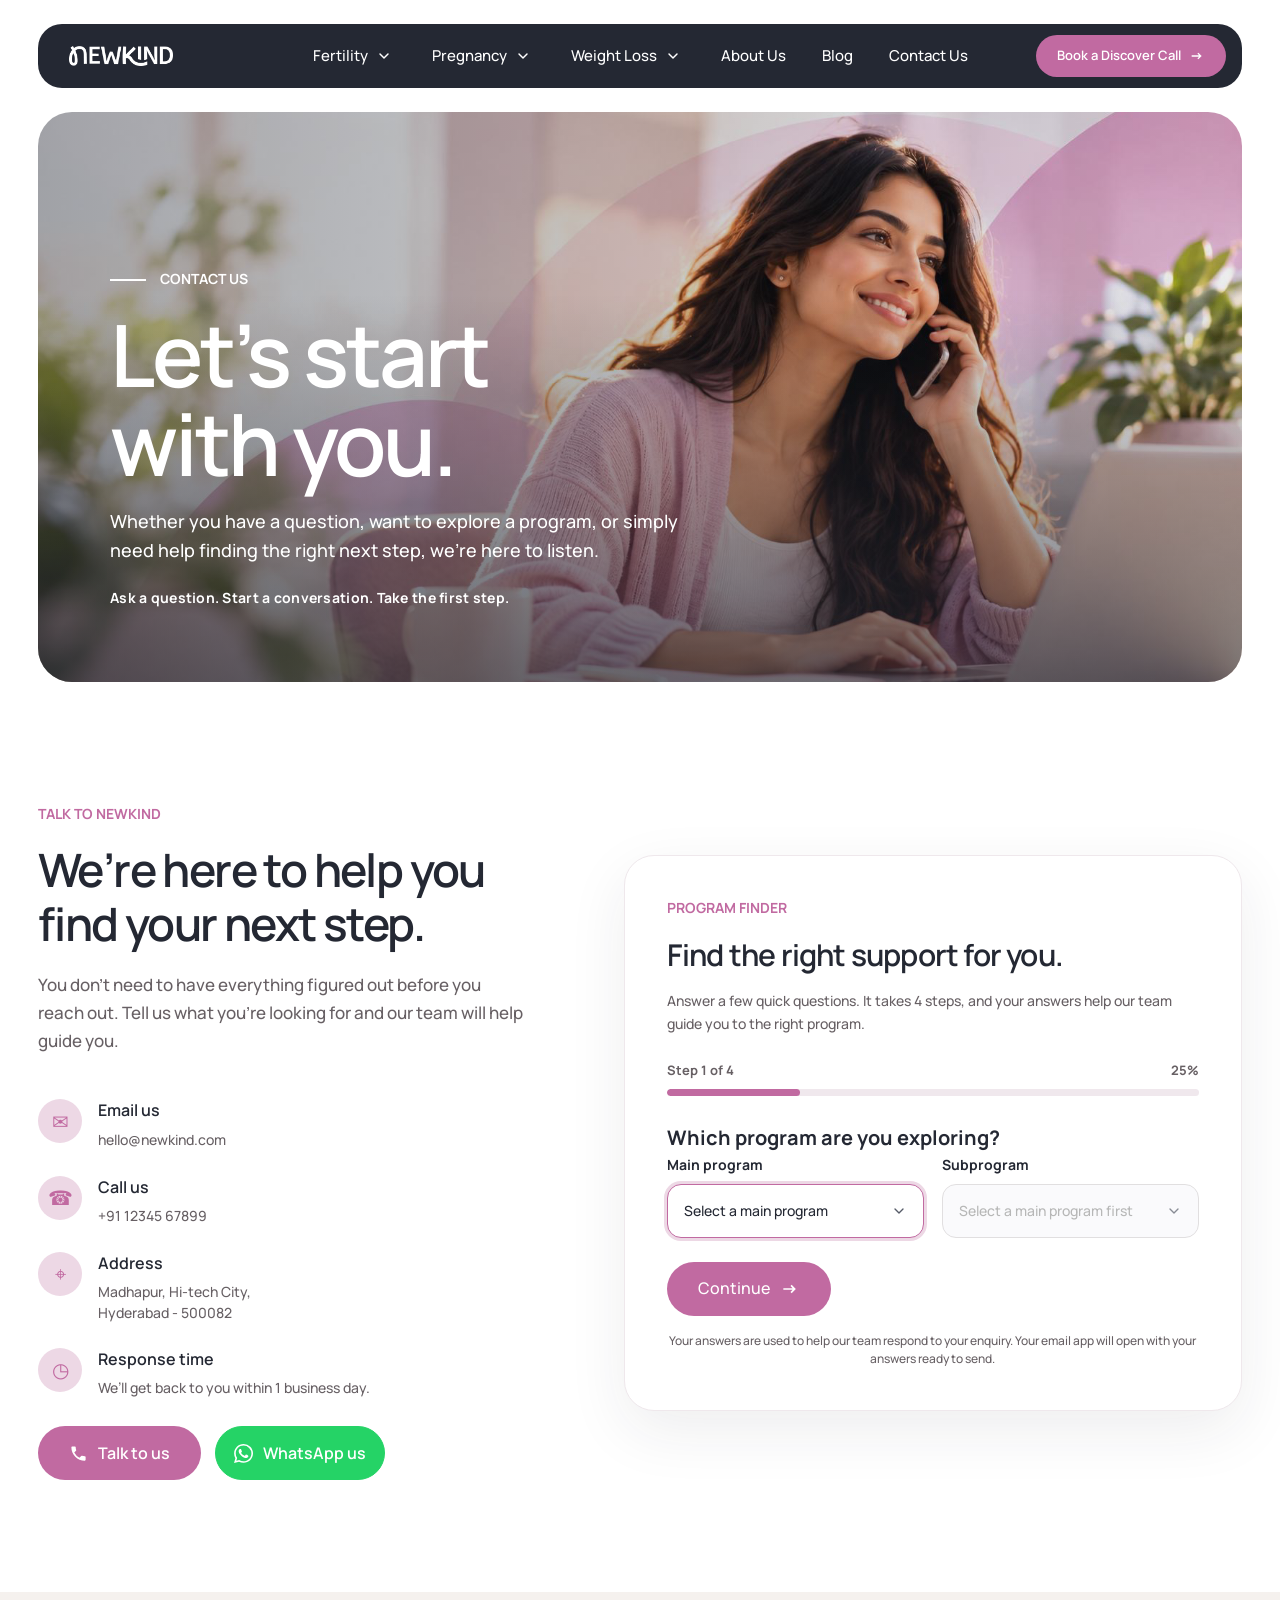
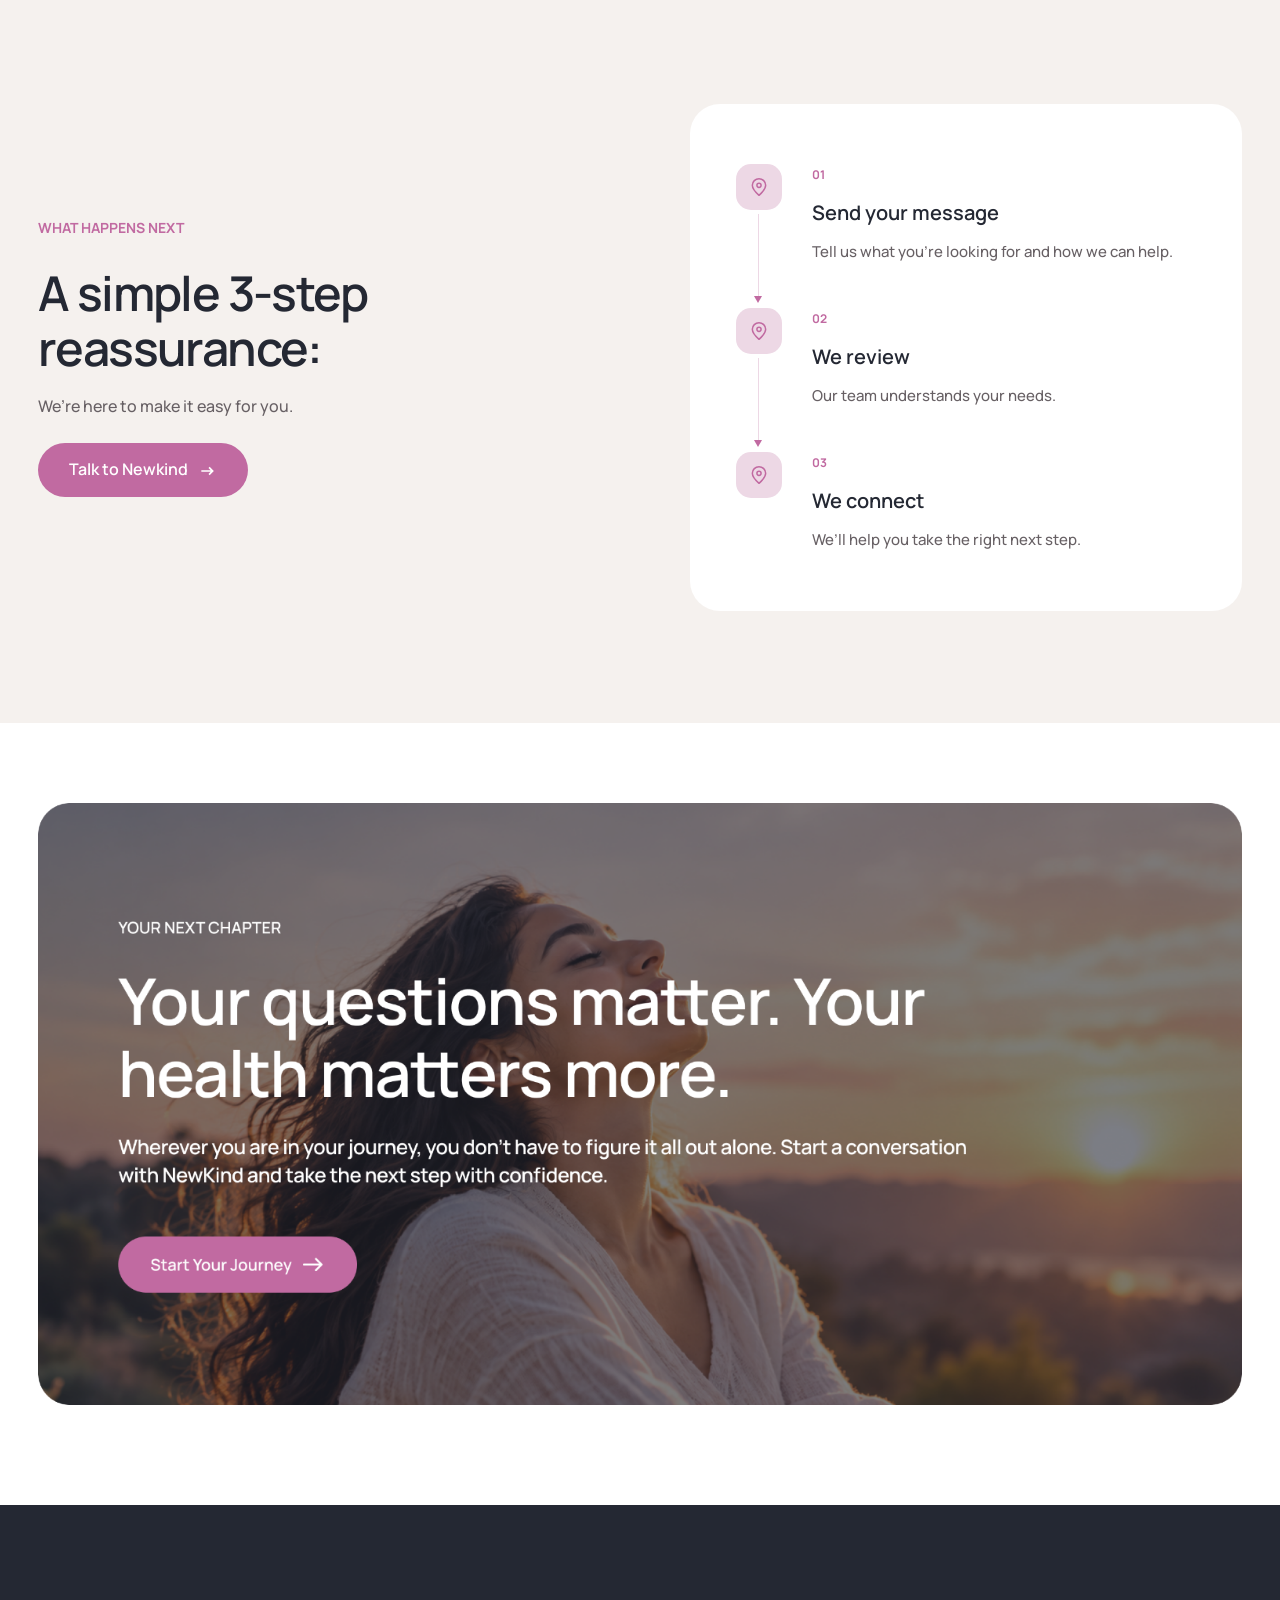
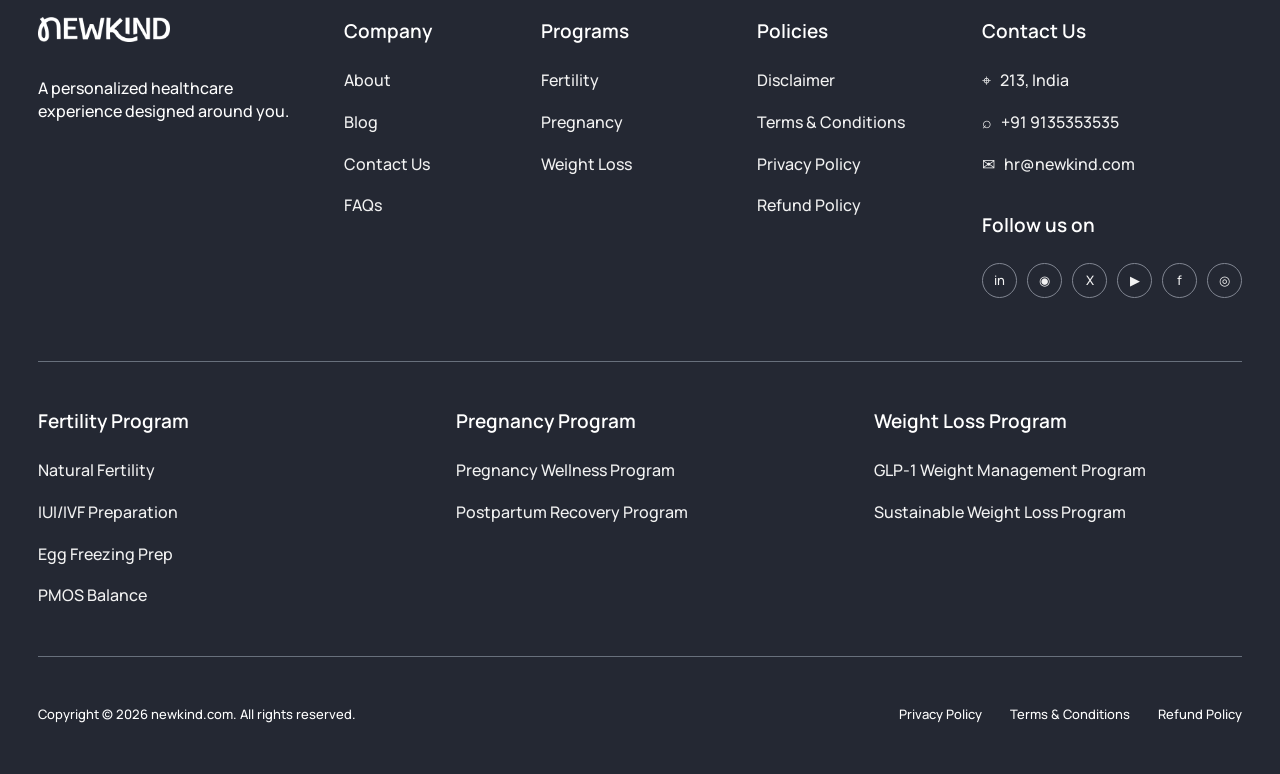
==== contact.html @ ffdf77ce "contatc us page" ====
<!doctype html>
<html lang="en">
<head>
  <meta charset="utf-8">
  <meta name="viewport" content="width=device-width, initial-scale=1">
  <meta name="description" content="Contact NewKind to ask a question, explore a program, or find the right next step for your health.">
  <title>Contact Us | NewKind</title>
  <link rel="stylesheet" href="styles.css">
  <link rel="stylesheet" href="refinements.css">
  <link rel="stylesheet" href="contact.css">
</head>
<body class="contact-page">
  <header class="site-header" id="top">
    <a class="header-logo" href="index.html#top" aria-label="NewKind home"><img src="assets/newkind-logo.png" alt="NewKind"></a>
    <button class="menu-toggle" type="button" aria-expanded="false" aria-controls="main-nav"><span></span><span></span><span></span></button>
    <nav id="main-nav" aria-label="Primary navigation">
      <div class="nav-item has-menu">
        <a class="nav-parent" href="fertility.html">Fertility</a><button class="submenu-toggle" type="button" aria-expanded="false" aria-controls="fertility-menu" aria-label="Toggle Fertility submenu"><svg class="icon icon-chevron" aria-hidden="true" viewBox="0 0 20 20"><path d="m5 7.5 5 5 5-5"/></svg></button>
        <div class="dropdown" id="fertility-menu"><a href="fertility.html#natural-fertility">Natural Fertility Program</a><a href="fertility.html#iui-ivf">IUI/IVF Preparation Program</a><a href="fertility.html#egg-freezing">Egg Freezing Prep Program</a><a href="fertility.html#pmos-balance">PMOS Balance Program</a></div>
      </div>
      <div class="nav-item has-menu">
        <a class="nav-parent" href="pregnancy-wellness.html">Pregnancy</a><button class="submenu-toggle" type="button" aria-expanded="false" aria-controls="pregnancy-menu" aria-label="Toggle Pregnancy submenu"><svg class="icon icon-chevron" aria-hidden="true" viewBox="0 0 20 20"><path d="m5 7.5 5 5 5-5"/></svg></button>
        <div class="dropdown" id="pregnancy-menu"><a href="pregnancy-wellness.html">Pregnancy Wellness Program</a><a href="postpartum-recovery.html">Postpartum Recovery Program</a></div>
      </div>
      <div class="nav-item has-menu">
        <a class="nav-parent" href="index.html#programs">Weight Loss</a><button class="submenu-toggle" type="button" aria-expanded="false" aria-controls="weight-loss-menu" aria-label="Toggle Weight Loss submenu"><svg class="icon icon-chevron" aria-hidden="true" viewBox="0 0 20 20"><path d="m5 7.5 5 5 5-5"/></svg></button>
        <div class="dropdown" id="weight-loss-menu"><a href="index.html#programs">GLP-1 Weight Management Program</a><a href="index.html#programs">Sustainable Weight Loss Program</a></div>
      </div>
      <a href="index.html#about">About Us</a><a href="index.html#journal">Blog</a><a href="#contact-form" aria-current="page">Contact Us</a><a class="mobile-call-cta" href="#contact-form">Book a Discover Call <span class="material-arrow" aria-hidden="true"><svg class="material-symbol-arrow-right-alt" viewBox="0 0 24 24" focusable="false"><path d="m14 7-1.41 1.41L15.17 11H4v2h11.17l-2.58 2.59L14 17l5-5Z"/></svg></span></a>
    </nav>
    <a class="header-cta" href="#contact-form">Book a Discover Call <span class="material-arrow" aria-hidden="true"><svg class="material-symbol-arrow-right-alt" viewBox="0 0 24 24" focusable="false"><path d="m14 7-1.41 1.41L15.17 11H4v2h11.17l-2.58 2.59L14 17l5-5Z"/></svg></span></a>
  </header>

  <main>
    <section class="contact-hero" aria-labelledby="contact-title">
      <div class="contact-hero-content">
        <p class="eyebrow light">CONTACT US</p>
        <h1 id="contact-title">Let’s start<br>with you.</h1>
        <p>Whether you have a question, want to explore a program, or simply need help finding the right next step, we’re here to listen.</p>
        <span class="contact-hero-note">Ask a question. Start a conversation. Take the first step.</span>
      </div>
    </section>

    <section class="contact-section section" id="contact-form" aria-labelledby="contact-form-title">
      <div class="shell contact-layout">
        <div class="contact-intro">
          <p class="eyebrow">TALK TO NEWKIND</p>
          <h2>We’re here to help you find your next step.</h2>
          <p>You don’t need to have everything figured out before you reach out. Tell us what you’re looking for and our team will help guide you.</p>
          <div class="contact-details">
            <article class="contact-detail">
              <span class="contact-detail-icon" aria-hidden="true">✉</span>
              <div><h3>Email us</h3><a href="mailto:hello@newkind.com">hello@newkind.com</a></div>
            </article>
            <article class="contact-detail">
              <span class="contact-detail-icon" aria-hidden="true">☎</span>
              <div><h3>Call us</h3><a href="tel:+911234567899">+91 12345 67899</a></div>
            </article>
            <article class="contact-detail">
              <span class="contact-detail-icon" aria-hidden="true">⌖</span>
              <div><h3>Address</h3><p>Madhapur, Hi-tech City,<br>Hyderabad - 500082</p></div>
            </article>
            <article class="contact-detail">
              <span class="contact-detail-icon" aria-hidden="true">◷</span>
              <div><h3>Response time</h3><p>We’ll get back to you within 1 business day.</p></div>
            </article>
          </div>
          <div class="contact-actions">
            <a class="contact-action btn btn-pink" href="tel:+911234567899">
              <svg aria-hidden="true" viewBox="0 0 24 24"><path d="M6.62 10.79a15.05 15.05 0 0 0 6.59 6.59l2.2-2.2a1 1 0 0 1 1.01-.24c1.12.37 2.33.56 3.58.56a1 1 0 0 1 1 1V20a1 1 0 0 1-1 1C10.61 21 3 13.39 3 4a1 1 0 0 1 1-1h3.5a1 1 0 0 1 1 1c0 1.25.19 2.46.56 3.58a1 1 0 0 1-.25 1.01z"/></svg>
              <span>Talk to us</span>
            </a>
            <a class="contact-action contact-action-whatsapp" href="https://wa.me/911234567899" target="_blank" rel="noopener noreferrer">
              <svg aria-hidden="true" viewBox="0 0 24 24"><path d="M20.52 3.48A11.86 11.86 0 0 0 12.08 0C5.5 0 .15 5.35.15 11.93c0 2.1.55 4.15 1.6 5.96L.05 24l6.26-1.64a11.9 11.9 0 0 0 5.77 1.47h.01c6.57 0 11.92-5.35 11.92-11.93 0-3.18-1.24-6.17-3.49-8.42ZM12.09 21.8h-.01a9.9 9.9 0 0 1-5.04-1.38l-.36-.21-3.72.98.99-3.63-.23-.37a9.87 9.87 0 0 1-1.52-5.26c0-5.46 4.44-9.9 9.9-9.9a9.83 9.83 0 0 1 7 2.9 9.83 9.83 0 0 1 2.9 7c0 5.46-4.45 9.9-9.91 9.9Zm5.43-7.42c-.3-.15-1.77-.87-2.05-.97-.28-.1-.48-.15-.68.15-.2.3-.78.97-.96 1.17-.18.2-.35.22-.65.07-.3-.15-1.26-.47-2.4-1.49-.89-.79-1.49-1.77-1.66-2.07-.18-.3-.02-.46.13-.61.13-.13.3-.35.45-.53.15-.18.2-.3.3-.5.1-.2.05-.38-.03-.53-.07-.15-.68-1.64-.93-2.25-.24-.59-.49-.51-.68-.52h-.58c-.2 0-.53.07-.81.38-.28.3-1.06 1.04-1.06 2.54s1.08 2.95 1.23 3.15c.15.2 2.13 3.25 5.16 4.56.72.31 1.28.49 1.72.63.72.23 1.37.2 1.88.12.58-.09 1.77-.72 2.02-1.42.25-.7.25-1.3.18-1.42-.08-.13-.28-.2-.58-.35Z"/></svg>
              <span>WhatsApp us</span>
            </a>
          </div>
        </div>

        <div class="contact-form-card">
          <p class="eyebrow">PROGRAM FINDER</p>
          <h2 id="contact-form-title">Find the right support for you.</h2>
          <p class="quiz-intro">Answer a few quick questions. It takes 4 steps, and your answers help our team guide you to the right program.</p>
          <form class="contact-form program-quiz" data-contact-form novalidate>
            <div class="quiz-progress" aria-live="polite"><div class="quiz-progress-copy"><span data-quiz-step-label>Step 1 of 4</span><span data-quiz-progress-percent>25%</span></div><div class="quiz-progress-track"><span data-quiz-progress-bar></span></div></div>
            <fieldset class="quiz-step" data-quiz-panel="1" aria-labelledby="quiz-step-one-title">
              <legend id="quiz-step-one-title">Which program are you exploring?</legend>
              <div class="contact-field"><label for="contact-program">Main program</label><select id="contact-program" name="program" required><option value="" selected disabled>Select a main program</option><option value="fertility">Fertility</option><option value="pregnancy">Pregnancy</option><option value="weight-loss">Weight Loss</option><option value="not-sure">I’m not sure yet</option></select></div>
              <div class="contact-field"><label for="contact-subprogram">Subprogram</label><select id="contact-subprogram" name="subprogram" required disabled><option value="" selected>Select a main program first</option></select></div>
            </fieldset>
            <fieldset class="quiz-step" data-quiz-panel="2" aria-labelledby="quiz-step-two-title" hidden>
              <legend id="quiz-step-two-title">Tell us a little about where you are now.</legend>
              <div class="contact-field contact-field-full"><label for="quiz-stage" data-stage-label>Your current stage</label><select id="quiz-stage" name="stage" required><option value="" selected disabled>Select an answer</option></select></div>
              <div class="contact-field contact-field-full"><label for="quiz-stage-note">Anything else we should know? <span>(optional)</span></label><textarea id="quiz-stage-note" name="stageNote" rows="3" placeholder="Share only what you’re comfortable sharing."></textarea></div>
            </fieldset>
            <fieldset class="quiz-step" data-quiz-panel="3" aria-labelledby="quiz-step-three-title" hidden>
              <legend id="quiz-step-three-title">What would you like support with?</legend>
              <p class="quiz-question-hint">Choose all that apply.</p>
              <div class="quiz-choice-list" data-goal-options></div>
              <div class="contact-field contact-field-full"><label for="quiz-goal-note">Your main question <span>(optional)</span></label><textarea id="quiz-goal-note" name="goalNote" rows="3" placeholder="What would you most like help with?"></textarea></div>
            </fieldset>
            <fieldset class="quiz-step" data-quiz-panel="4" aria-labelledby="quiz-step-four-title" hidden>
              <legend id="quiz-step-four-title">Where can our team reach you?</legend>
              <div class="contact-field"><label for="contact-name">Your name</label><input id="contact-name" name="name" type="text" autocomplete="name" placeholder="Enter your name" required></div>
              <div class="contact-field"><label for="contact-email">Email address</label><input id="contact-email" name="email" type="email" autocomplete="email" placeholder="Enter your email" required></div>
              <div class="contact-field contact-field-full"><label for="contact-phone">Phone number <span>(optional)</span></label><input id="contact-phone" name="phone" type="tel" autocomplete="tel" placeholder="Enter your phone number"></div>
            </fieldset>
            <div class="quiz-navigation"><button class="quiz-back" type="button" data-quiz-back hidden>Back</button><button class="btn btn-pink" type="button" data-quiz-next>Continue <span class="material-arrow" aria-hidden="true"><svg class="material-symbol-arrow-right-alt" viewBox="0 0 24 24" focusable="false"><path d="m14 7-1.41 1.41L15.17 11H4v2h11.17l-2.58 2.59L14 17l5-5Z"/></svg></span></button><button class="btn btn-pink" type="submit" data-quiz-submit hidden>Send my answers <span class="material-arrow" aria-hidden="true"><svg class="material-symbol-arrow-right-alt" viewBox="0 0 24 24" focusable="false"><path d="m14 7-1.41 1.41L15.17 11H4v2h11.17l-2.58 2.59L14 17l5-5Z"/></svg></span></button></div>
            <p class="quiz-privacy-note">Your answers are used to help our team respond to your enquiry. Your email app will open with your answers ready to send.</p>
          </form>
        </div>
      </div>
    </section>

    <section class="contact-next section" aria-labelledby="contact-next-title">
      <div class="shell contact-next-grid">
        <div class="contact-next-copy">
          <p class="eyebrow">WHAT HAPPENS NEXT</p>
          <h2 id="contact-next-title">A simple 3-step reassurance:</h2>
          <p>We’re here to make it easy for you.</p>
          <a class="btn btn-pink" href="#contact-form">Talk to Newkind <span class="material-arrow" aria-hidden="true"><svg class="material-symbol-arrow-right-alt" viewBox="0 0 24 24" focusable="false"><path d="m14 7-1.41 1.41L15.17 11H4v2h11.17l-2.58 2.59L14 17l5-5Z"/></svg></span></a>
        </div>
        <div class="contact-steps-card">
          <div class="contact-steps">
            <article class="contact-step">
              <span class="contact-step-icon" aria-hidden="true"><svg viewBox="0 0 24 24"><path d="M20 10c0 5-8 12-8 12S4 15 4 10a8 8 0 1 1 16 0Z"/><circle cx="12" cy="10" r="2.5"/></svg></span>
              <div><span class="contact-step-number">01</span><h3>Send your message</h3><p>Tell us what you’re looking for and how we can help.</p></div>
            </article>
            <article class="contact-step">
              <span class="contact-step-icon" aria-hidden="true"><svg viewBox="0 0 24 24"><path d="M20 10c0 5-8 12-8 12S4 15 4 10a8 8 0 1 1 16 0Z"/><circle cx="12" cy="10" r="2.5"/></svg></span>
              <div><span class="contact-step-number">02</span><h3>We review</h3><p>Our team understands your needs.</p></div>
            </article>
            <article class="contact-step">
              <span class="contact-step-icon" aria-hidden="true"><svg viewBox="0 0 24 24"><path d="M20 10c0 5-8 12-8 12S4 15 4 10a8 8 0 1 1 16 0Z"/><circle cx="12" cy="10" r="2.5"/></svg></span>
              <div><span class="contact-step-number">03</span><h3>We connect</h3><p>We’ll help you take the right next step.</p></div>
            </article>
          </div>
        </div>
      </div>
    </section>

    <section class="contact-cta shell">
      <a class="contact-cta-link" href="#contact-form" aria-label="Your next chapter. Your questions matter. Your health matters more. Start your journey with Newkind.">
        <img src="assets/contact-cta.png" alt="">
      </a>
    </section>
  </main>

  <footer>
    <div class="shell">
      <div class="footer-top">
        <div class="footer-brand"><a class="footer-logo" href="index.html#top" aria-label="NewKind home"><img src="assets/newkind-logo.png" alt="NewKind"></a><p>A personalized healthcare<br>experience designed around you.</p></div>
        <div><h2>Company</h2><a href="index.html#about">About</a><a href="index.html#journal">Blog</a><a href="contact.html">Contact Us</a><a href="index.html#faqs">FAQs</a></div>
        <div><h2>Programs</h2><a href="fertility.html#programs">Fertility</a><a href="pregnancy-wellness.html">Pregnancy</a><a href="index.html#programs">Weight Loss</a></div>
        <div><h2>Policies</h2><a href="#">Disclaimer</a><a href="#">Terms &amp; Conditions</a><a href="#">Privacy Policy</a><a href="#">Refund Policy</a></div>
        <div class="footer-contact"><h2>Contact Us</h2><p>⌖&nbsp;&nbsp; 213, India</p><a href="tel:+919135353535">⌕&nbsp;&nbsp; +91 9135353535</a><a href="mailto:hr@newkind.com">✉&nbsp;&nbsp; hr@newkind.com</a><h2>Follow us on</h2><div class="socials"><a href="#" aria-label="LinkedIn">in</a><a href="#" aria-label="WhatsApp">◉</a><a href="#" aria-label="X">X</a><a href="#" aria-label="YouTube">▶</a><a href="#" aria-label="Facebook">f</a><a href="#" aria-label="Instagram">◎</a></div></div>
      </div>
      <div class="footer-programs">
        <div><h2>Fertility Program</h2><a href="fertility.html#natural-fertility">Natural Fertility</a><a href="fertility.html#iui-ivf">IUI/IVF Preparation</a><a href="fertility.html#egg-freezing">Egg Freezing Prep</a><a href="fertility.html#pmos-balance">PMOS Balance</a></div>
        <div><h2>Pregnancy Program</h2><a href="pregnancy-wellness.html">Pregnancy Wellness Program</a><a href="postpartum-recovery.html">Postpartum Recovery Program</a></div>
        <div><h2>Weight Loss Program</h2><a href="index.html#programs">GLP-1 Weight Management Program</a><a href="index.html#programs">Sustainable Weight Loss Program</a></div>
      </div>
      <div class="copyright">Copyright © 2026 newkind.com. All rights reserved.<span><a href="#">Privacy Policy</a><a href="#">Terms &amp; Conditions</a><a href="#">Refund Policy</a></span></div>
    </div>
  </footer>
  <script src="script.js"></script>
  <script src="contact.js"></script>
</body>
</html>
---- styles.css ----
:root{--ink:#232936;--muted:#69666a;--pink:#cc68a7;--mint:#77b0aa;--paper:#f7f2ee;--wash:#f7f8fa;--line:#e7e0e4;--white:#fff;--shell:1204px}*{box-sizing:border-box}html{scroll-behavior:smooth}body{margin:0;color:var(--ink);font-family:Inter,"Segoe UI",Arial,sans-serif;font-size:16px;line-height:1.48;background:#fff}img{display:block;max-width:100%}a{color:inherit;text-decoration:none}button{font:inherit;color:inherit}.shell{width:min(var(--shell),calc(100% - 48px));margin-inline:auto}.shell-wide{width:min(1324px,calc(100% - 48px));margin-inline:auto}.section{padding:112px 0}.eyebrow{margin:0 0 28px;color:var(--pink);font-size:14px;font-weight:700}.btn{display:inline-flex;align-items:center;justify-content:center;min-height:54px;padding:0 31px;border-radius:999px;font-weight:600}.btn-pink{background:var(--pink);color:#fff}.btn-outline{border:1px solid #fff;color:#fff;background:transparent}.site-header{position:absolute;z-index:20;top:24px;left:50%;transform:translateX(-50%);width:min(1204px,calc(100% - 48px));height:64px;padding:0 16px 0 31px;display:flex;align-items:center;gap:42px;border-radius:24px;background:var(--ink);color:#fff}.wordmark{font-weight:800;font-size:21px;letter-spacing:-1.5px}.site-header nav{display:flex;align-items:center;gap:36px;margin-left:auto}.site-header nav>a,.nav-item>button{padding:10px 0;border:0;background:none;color:#fff;font-size:15px;white-space:nowrap;cursor:pointer}.nav-item{position:relative}.nav-item>button span{margin-left:9px}.dropdown{position:absolute;top:43px;left:-16px;display:none;width:250px;padding:14px;border-radius:16px;background:#fff;color:var(--ink);box-shadow:0 14px 35px rgba(18,21,29,.18)}.dropdown a{display:block;padding:10px 12px;border-radius:8px;font-size:13px}.dropdown a:hover,.dropdown a:focus-visible{background:#f8edf4}.has-menu:focus-within .dropdown,.has-menu:hover .dropdown{display:block}.header-cta{padding:11px 21px;border-radius:999px;background:var(--pink);font-size:13px;font-weight:600;white-space:nowrap}.menu-toggle{display:none;background:none;border:0;width:42px}.menu-toggle span{display:block;height:2px;background:#fff;margin:6px}.hero{position:relative;min-height:1000px;background:url("assets/hero.jpg") center/cover no-repeat;color:#fff}.hero-shade{position:absolute;inset:0;background:linear-gradient(90deg,rgba(44,7,31,.81) 0%,rgba(58,22,43,.48) 38%,rgba(0,0,0,0) 70%)}.hero-content{position:relative;padding-top:308px}.hero .eyebrow{margin-bottom:30px}.eyebrow.light{color:#fff}.hero h1{margin:0 0 24px;font-size:64px;line-height:1.08;letter-spacing:-2.6px;font-weight:500}.hero-copy{font-size:18px;line-height:1.45}.hero-actions{display:flex;align-items:center;gap:24px;margin-top:32px}.video-link{display:flex;align-items:center;gap:12px;font-weight:600}.play-outline{width:54px;height:54px;border-radius:50%;display:grid;place-items:center;background:#fff;color:var(--pink);font-size:25px}.programs{background:var(--wash);padding:117px 0}.program-grid{display:grid;grid-template-columns:repeat(3,1fr);gap:24px}.program-card{display:flex;flex-direction:column;min-height:590px;padding:15px;border:1px solid #f1e8ed;border-radius:30px;background:#fff}.program-card>img{width:100%;height:255px;object-fit:cover;border-radius:28px}.program-body{display:flex;flex-direction:column;flex:1;padding:18px 10px 6px}.program-card h2{margin:0 0 13px;font-size:20px}.program-card p{margin:0 0 12px;color:var(--muted)}.program-card ul{margin:0 0 22px;padding-left:22px;color:var(--muted);line-height:1.9}.program-card li::marker{color:#9bcdc7}.program-card a{margin-top:auto;font-weight:600}.program-card a span{margin-left:12px;font-size:24px}.about{background:var(--paper);padding:112px 0 116px}.about-grid{display:grid;grid-template-columns:1.05fr 1fr;gap:112px;align-items:center}.about-visual{position:relative;padding-bottom:60px}.about-main{width:515px;height:705px;object-fit:cover;border-radius:32px}.about-inset{position:absolute;right:-10px;bottom:0;width:275px;padding:14px;border-radius:31px;background:#fff}.about-inset img{height:270px;width:100%;object-fit:cover;border-radius:20px}.about-copy h2{margin:0 0 26px;font-size:46px;line-height:1.2;letter-spacing:-1.8px;font-weight:500}.about-copy>p:not(.eyebrow){color:var(--muted);margin:0 0 16px}.about-copy .btn{margin-top:27px}.how{padding-bottom:112px;background:#fff}.how-background{height:492px;padding-top:112px;background:linear-gradient(rgba(12,19,25,.55),rgba(12,19,25,.55)),url("assets/how-it-works.jpg") center/cover no-repeat;color:#fff}.how-heading{text-align:center}.how-heading .eyebrow{margin-bottom:25px}.how-heading h2{margin:0 0 18px;font-size:48px;font-weight:400;letter-spacing:-1.5px}.how-heading>p:last-child{font-size:17px}.steps-grid{display:grid;grid-template-columns:repeat(4,1fr);gap:24px;margin-top:-116px}.step{min-height:316px;padding:37px 26px 30px;text-align:center;border:1px solid #efe5eb;border-radius:64px;background:#fff}.step-icon{width:61px;height:61px;margin:0 auto 25px;display:grid;place-items:center;border-radius:50%;background:#f9eaf4;color:var(--pink);font-size:27px}.step h3{margin:0 0 18px;font-size:22px}.step p{margin:0;color:var(--muted);font-size:16px}.why{background:var(--ink);color:#fff;padding:118px 0}.section-heading h2{margin:0 0 20px;font-size:48px;line-height:1.18;letter-spacing:-1.7px;font-weight:500}.section-heading>p:last-child{margin:0;color:var(--muted)}.centered{text-align:center}.inverse>p:last-child{color:#c9c8ca}.why-grid{display:grid;grid-template-columns:1.35fr .95fr 1.35fr;gap:24px;margin-top:67px}.why-column{display:grid;gap:24px}.why-column article{display:flex;flex-direction:column;justify-content:space-between;min-height:211px;padding:25px;border:1px solid #454957;border-radius:31px;background:#303542}.why-column b{color:var(--pink)}.why-column h3{margin:auto 0 12px;font-size:20px}.why-column p{margin:0;color:#ddd;line-height:1.45}.why-grid>img{height:446px;width:100%;object-fit:cover;border-radius:31px}.stories{overflow:hidden;background:var(--paper);padding-bottom:105px}.stories .section-heading{margin-bottom:64px}.story-tabs{display:flex;align-items:center;width:min(707px,calc(100% - 48px));margin:0 auto 30px;padding:6px;border-radius:999px;background:#fff;color:var(--pink)}.story-tabs button{flex:1;height:48px;border:0;border-radius:999px;background:transparent;color:var(--pink);font-weight:600;cursor:pointer}.story-tabs button.active{background:var(--pink);color:#fff}.story-track,.care-track,.news-track{display:flex;gap:24px;overflow-x:auto;scroll-behavior:smooth;scrollbar-width:none;padding-bottom:4px}.story-track::-webkit-scrollbar,.care-track::-webkit-scrollbar,.news-track::-webkit-scrollbar{display:none}.story-intro,.testimonial{position:relative;flex:0 0 336px;height:326px;border-radius:30px;overflow:hidden}.story-intro{padding:28px;background:var(--mint);color:#fff}.story-intro h3{margin:138px 0 20px;font-size:31px;line-height:1.2;font-weight:400}.story-intro p{margin:0}.testimonial img{width:100%;height:100%;object-fit:cover;filter:brightness(.68)}.testimonial .play{position:absolute;top:50%;left:50%;transform:translate(-50%,-50%);width:54px;height:54px;border:0;border-radius:50%;background:#fff;color:#777}.testimonial>div{position:absolute;left:25px;bottom:20px;color:#fff}.testimonial h3,.testimonial p{margin:0}.carousel-controls{display:flex;justify-content:center;gap:10px;margin-top:24px}.carousel-controls button{width:49px;height:49px;border:0;border-radius:50%;background:#fff;font-size:31px;cursor:pointer}.care{overflow:hidden;background:var(--wash)}.care .section-heading{margin-bottom:65px}.care-track{padding-left:max(24px,calc((100vw - 1204px)/2));padding-right:24px}.care-card{flex:0 0 354px}.care-photo{height:470px;border-radius:30px;overflow:hidden;background:var(--mint)}.care-photo img{width:100%;height:100%;object-fit:cover;object-position:center bottom}.care-card h3{margin:22px 0 4px;font-size:20px}.care-card p{margin:0 0 6px;color:var(--muted)}.care-card span{display:inline-block;padding:5px 12px;border-radius:999px;background:#f0ebe7}.news{background:var(--paper);overflow:hidden}.news .section-heading{margin-bottom:64px}.news-track{gap:24px}.news-card{flex:0 0 calc(50% - 12px);min-height:640px;padding:28px;border-radius:31px;background:#fafbfc}.publication{height:58px;font-size:32px;font-family:Georgia,serif;font-weight:700;color:#111}.economic{font-size:34px;letter-spacing:-2px}.hindu{font-size:36px;text-align:left}.news-placeholder{height:355px;border-radius:30px;background:#ccc}.meta{display:flex;justify-content:space-between;gap:15px;margin:28px 0 20px}.meta span{color:var(--pink);font-weight:600}.meta time{color:var(--muted)}.news-card h3{margin:0 0 6px;font-size:23px;line-height:1.25}.news-card p{margin:0 0 25px;color:var(--muted)}.news-card a{color:var(--pink);font-weight:600}.news .carousel-controls button{background:#fff}.journal{background:var(--wash)}.journal-heading{display:flex;justify-content:space-between;align-items:flex-start;margin-bottom:52px}.journal-heading h2{margin:0;font-size:46px;line-height:1.2;font-weight:500;letter-spacing:-1.7px}.journal-heading>a{margin-top:3px;color:var(--pink);font-weight:600}.journal-grid{display:grid;grid-template-columns:repeat(3,1fr);gap:24px}.journal-card{overflow:hidden;border-radius:30px;background:#fff}.journal-card>img{height:248px;width:100%;object-fit:cover}.journal-card>div{position:relative;min-height:294px;padding:27px 24px}.journal-card b{color:var(--pink);font-size:13px}.journal-card h3{margin:16px 0 15px;font-size:20px;line-height:1.35}.journal-card p{margin:0;color:var(--muted)}.journal-card time{position:absolute;left:24px;bottom:25px;font-size:13px}.journal-card a{position:absolute;right:24px;bottom:24px;width:45px;height:45px;display:grid;place-items:center;border-radius:50%;background:var(--pink);color:#fff;font-size:20px}.faqs{padding:116px 0 128px}.faq-grid{display:grid;grid-template-columns:.9fr 1.2fr;gap:120px}.faq-grid h2{margin:0 0 28px;font-size:48px;line-height:1.16;font-weight:500;letter-spacing:-1.7px}.faq-grid>div:first-child>p:last-child{max-width:360px;color:var(--muted)}.accordion button{width:100%;min-height:79px;display:flex;align-items:center;justify-content:space-between;text-align:left;border:0;border-bottom:1px solid #cfcbd0;background:#fff;font-weight:600;cursor:pointer;padding:0 24px}.accordion button span{transition:transform .2s}.accordion button[aria-expanded="true"] span{transform:rotate(180deg)}.final-cta{position:relative;height:595px;margin-bottom:125px;border-radius:31px;overflow:hidden;color:#fff}.final-cta>img{position:absolute;inset:0;width:100%;height:100%;object-fit:cover}.final-overlay{position:absolute;inset:0;background:rgba(35,31,41,.48)}.final-content{position:relative;display:flex;height:100%;align-items:center;justify-content:center;flex-direction:column;text-align:center;padding:40px}.final-content .eyebrow{margin-bottom:25px}.final-content h2{margin:0 0 24px;font-size:54px;line-height:1.18;letter-spacing:-1.6px}.final-content>p:not(.eyebrow){margin:0 0 42px}.final-content .btn{min-width:181px}footer{padding:112px 0 50px;background:var(--ink);color:#fff}.footer-top{display:grid;grid-template-columns:1.45fr .85fr .95fr 1fr 1.2fr;gap:45px}.footer-brand p{margin-top:28px}.footer-top h2,.footer-programs h2{font-size:19px;margin:0 0 24px}.footer-top>div:not(.footer-brand) a,.footer-contact p,.footer-programs a{display:block;margin:0 0 18px;color:#f2f2f2}.footer-contact h2:nth-of-type(2){margin-top:35px}.socials{display:flex;gap:10px}.socials a{width:35px;height:35px;display:grid!important;place-items:center;border:1px solid #818692;border-radius:50%;font-size:13px}.footer-programs{display:grid;grid-template-columns:repeat(3,1fr);gap:50px;margin-top:45px;padding:45px 0 30px;border-top:1px solid #68707c;border-bottom:1px solid #68707c}.copyright{display:flex;justify-content:space-between;padding-top:48px;font-size:13px}.copyright span{display:flex;gap:28px}a:focus-visible,button:focus-visible{outline:3px solid #f9b8df;outline-offset:3px}
@media(max-width:1024px){.site-header{gap:20px}.site-header nav{gap:18px}.site-header nav>a,.nav-item>button{font-size:13px}.header-cta{display:none}.hero{min-height:860px}.hero-content{padding-top:275px}.program-grid{gap:15px}.program-card{min-height:560px}.about-grid{gap:55px}.steps-grid{gap:12px}.step{padding-inline:16px}.why-grid{grid-template-columns:1fr 280px 1fr}.footer-top{grid-template-columns:1.4fr repeat(3,1fr)}.footer-contact{grid-column:2/5}.care-card{flex-basis:310px}}
@media(max-width:760px){.shell,.shell-wide{width:min(100% - 32px,var(--shell))}.section{padding:74px 0}.site-header{top:14px;width:calc(100% - 28px);height:58px;border-radius:20px;padding:0 18px}.site-header .wordmark{margin-right:auto}.menu-toggle{display:block;order:3}.site-header nav{position:absolute;display:none;top:66px;left:0;width:100%;margin:0;padding:18px;border-radius:20px;background:var(--ink);flex-direction:column;align-items:stretch;gap:2px}.site-header nav.open{display:flex}.site-header nav>a,.nav-item>button{width:100%;display:flex;justify-content:space-between;text-align:left;padding:11px 8px}.dropdown{position:static;width:100%;box-shadow:none;background:#303542;color:#fff}.has-menu:hover .dropdown{display:none}.has-menu.open .dropdown{display:block}.hero{min-height:820px;background-position:62% center}.hero-shade{background:linear-gradient(90deg,rgba(48,13,34,.82),rgba(35,19,30,.28))}.hero-content{padding-top:225px}.hero h1{font-size:43px;letter-spacing:-1.7px}.hero-copy{font-size:16px}.desktop-only{display:none}.hero-actions{align-items:flex-start;flex-direction:column}.program-grid{display:flex;overflow-x:auto;scroll-snap-type:x mandatory;padding-bottom:10px}.program-card{flex:0 0 88%;scroll-snap-align:start}.program-card>img{height:220px}.about-grid{grid-template-columns:1fr;gap:45px}.about-main{width:88%;height:520px}.about-inset{width:47%;right:0}.about-inset img{height:200px}.about-copy h2,.section-heading h2,.faq-grid h2,.journal-heading h2{font-size:36px}.how-background{height:405px;padding-top:75px}.how-heading h2{font-size:35px}.steps-grid{display:flex;overflow-x:auto;margin-top:-90px}.step{flex:0 0 82%;min-height:300px}.why-grid{grid-template-columns:1fr}.why-grid>img{order:-1;height:360px}.section-heading h2 br{display:none}.story-tabs{overflow-x:auto;justify-content:flex-start;border-radius:25px}.story-tabs button{flex:0 0 165px}.story-intro,.testimonial{flex-basis:84vw}.care-card{flex-basis:79vw}.care-photo{height:410px}.news-card{flex-basis:86vw;min-height:560px}.news-placeholder{height:270px}.publication,.economic,.hindu{font-size:25px}.journal-heading{display:block}.journal-heading>a{display:inline-block;margin-top:24px}.journal-grid{grid-template-columns:1fr}.faq-grid{grid-template-columns:1fr;gap:42px}.accordion button{padding-inline:5px}.final-cta{height:540px;margin-bottom:76px}.final-content{padding:28px}.final-content h2{font-size:37px}.final-content h2 br{display:none}footer{padding-top:75px}.footer-top{grid-template-columns:1fr 1fr}.footer-brand{grid-column:1/3}.footer-contact{grid-column:1/3}.footer-programs{grid-template-columns:1fr}.copyright{gap:25px;flex-direction:column}.copyright span{gap:15px;flex-wrap:wrap}}
@media(max-width:430px){.hero h1{font-size:39px}.hero{min-height:760px}.program-card{flex-basis:94%}.about-main{height:455px}.about-inset img{height:160px}.how-heading h2{font-size:31px}.how-heading>p:last-child{font-size:15px}.step{flex-basis:91%}.why-grid>img{height:310px}.story-intro,.testimonial{flex-basis:89vw}.care-card{flex-basis:84vw}.care-photo{height:390px}.news-card{flex-basis:91vw;padding:20px}.news-placeholder{height:245px}.meta{font-size:13px}.footer-top{grid-template-columns:1fr}.footer-brand,.footer-contact{grid-column:auto}}
@media(prefers-reduced-motion:reduce){html{scroll-behavior:auto}.story-track,.care-track,.news-track{scroll-behavior:auto}}
---- refinements.css ----
@font-face{font-family:"Manrope";src:url("assets/fonts/manrope-500.ttf") format("truetype");font-style:normal;font-weight:500;font-display:swap}
@font-face{font-family:"Manrope";src:url("assets/fonts/manrope-600.ttf") format("truetype");font-style:normal;font-weight:600;font-display:swap}
@font-face{font-family:"Manrope";src:url("assets/fonts/manrope-700.ttf") format("truetype");font-style:normal;font-weight:700;font-display:swap}
@font-face{font-family:"Manrope";src:url("assets/fonts/manrope-800.ttf") format("truetype");font-style:normal;font-weight:800;font-display:swap}

:root{
  --color-primary:#242833;
  --color-primary-2:#2f3340;
  --color-secondary-light:#d5d2d4;
  --color-secondary-dark:#676064;
  --color-bg-primary:#f8f9fb;
  --color-bg-secondary:#f5f1ee;
  --color-surface-light:#f5f1ee;
  --color-surface-dark:#2f3340;
  --color-accent-light:#d6a9ca;
  --color-accent:#c16aa1;
  --color-accent-hover:#a95187;
  --color-support-light:#9ac1be;
  --color-support-2:#dfeceb;
  --color-support-dark:#6fa8a4;
  --color-other:#9d8fc9;
  --color-white:#fff;
  --color-black:#000;
  --color-accent-tint:#edd8e5;
  --button-icon-gap:10px;
  --ink:var(--color-primary);
  --muted:var(--color-secondary-dark);
  --pink:var(--color-accent);
  --mint:var(--color-support-dark);
  --paper:var(--color-bg-secondary);
  --wash:var(--color-bg-primary);
  --line:var(--color-secondary-light);
  --white:var(--color-white);
}
.material-symbol-arrow-right-alt{display:block;width:1.25em;height:1.25em;fill:currentColor;stroke:none}
.material-arrow{display:inline-grid;place-items:center;flex:0 0 auto}

html{scroll-behavior:smooth;overflow-x:clip}
body{overflow-x:clip}
body,button,input,select,textarea{font-family:"Manrope","Segoe UI",Arial,sans-serif;font-weight:500}
body{color:var(--color-primary);background:var(--color-white)}
h1,h2,h3,h4,h5,h6,.wordmark{font-family:"Manrope","Segoe UI",Arial,sans-serif;font-weight:600}
.hero h1,.about-copy h2,.how-heading h2,.section-heading h2,.journal-heading h2,.faq-grid h2,.final-content h2{font-weight:500}
.hero-content{max-width:none}
.hero h1{max-width:720px;text-wrap:balance}
.hero-copy{max-width:650px;text-wrap:pretty}
.eyebrow{color:var(--color-accent);font-weight:700}
.site-header,footer,.why{background:var(--color-primary)}
.dropdown{background:var(--color-white);color:var(--color-primary)}
.dropdown a:hover,.dropdown a:focus-visible{background:var(--color-accent-tint)}
.site-header{display:grid;grid-template-columns:1fr auto 1fr;gap:24px;padding-left:16px}
.header-logo{display:flex;align-items:center;justify-self:start;width:104px;margin-left:15px}
.header-logo img{width:100%;height:auto}
.footer-logo{display:inline-flex;width:132px;align-items:center}
.footer-logo img{width:100%;height:auto}
.site-header nav{height:100%;margin-left:0;justify-self:center}
.header-cta{display:inline-flex;align-items:center;justify-content:center;gap:8px;justify-self:end}
.header-cta .material-arrow{width:16px;height:16px}
.header-cta .material-symbol-arrow-right-alt{width:100%;height:100%}
.mobile-call-cta{display:none}
.nav-item{display:flex;align-items:center;align-self:stretch;height:100%}
.nav-parent{display:inline-flex;align-items:center;padding:10px 0;color:var(--color-white);font-size:15px;line-height:1.2;white-space:nowrap}
.submenu-toggle{width:24px;height:38px;display:grid;place-items:center;padding:0;margin:0 0 0 4px;border:0;background:transparent;color:var(--color-white);cursor:pointer}
.submenu-toggle .icon-chevron{width:16px;height:16px;transition:transform 180ms ease}
.nav-item:hover .submenu-toggle .icon-chevron,.nav-item.open .submenu-toggle .icon-chevron,.submenu-toggle[aria-expanded="true"] .icon-chevron{transform:rotate(180deg)}
.dropdown{display:block;top:100%;opacity:0;visibility:hidden;pointer-events:none;transform:translateY(6px);transition:opacity 180ms ease,transform 180ms ease,visibility 180ms}
.has-menu:hover .dropdown,.has-menu:focus-within .dropdown,.has-menu.open .dropdown{opacity:1;visibility:visible;pointer-events:auto;transform:translateY(0)}
.programs,.care,.journal{background:var(--color-bg-primary)}
.about,.stories,.news{background:var(--color-bg-secondary)}
.program-card,.step,.story-tabs,.news-card,.journal-card{background:var(--color-white)}
.program-card{border-color:var(--color-accent-tint);overflow:hidden}
.program-card li::marker{color:var(--color-support-light)}
.about-inset{background:var(--color-white)}
.step{border-color:var(--color-accent-tint)}
.step-icon{background:var(--color-accent-tint);color:var(--color-accent)}
.why-column article{background:var(--color-surface-dark);border-color:#444956}
.story-intro,.care-photo{background:var(--color-support-dark)}
.care-card>span{background:var(--color-bg-secondary)}
.care-card .anim-line,.care-card .anim-line-inner{display:block;padding:0;border-radius:0;background:transparent}
.news-placeholder{background:var(--color-secondary-light)}
.btn-pink,.header-cta,.story-tabs button.active,.journal-action{background:var(--color-accent)}
.btn-pink:hover,.header-cta:hover,.story-tabs button.active:hover,.journal-action:hover{background:var(--color-accent-hover)}
a,.btn,button,img,.program-card,.step,.testimonial,.care-card,.news-card,.journal-card,.why-column article{transition-property:color,background-color,border-color,transform,opacity;transition-duration:220ms;transition-timing-function:cubic-bezier(.2,.7,.3,1)}

.icon{display:block;width:22px;height:22px;flex:0 0 auto;fill:none;stroke:currentColor;stroke-width:1.8;stroke-linecap:round;stroke-linejoin:round}
.icon-play-solid{fill:currentColor;stroke:none}
.nav-item>button{display:inline-flex;align-items:center;justify-content:center;gap:8px;line-height:1.2}
.nav-item>button span{margin:0}
.nav-item>button .icon-chevron{width:16px;height:16px;transition:transform 180ms ease}
.nav-item.open>button .icon-chevron,.nav-item>button[aria-expanded="true"] .icon-chevron{transform:rotate(180deg)}
.play-outline{display:grid;place-items:center}
.play-outline .icon{width:25px;height:25px}
.step-icon .icon{width:29px;height:29px}
.story-tabs button{display:flex;align-items:center;justify-content:center;gap:9px}
.story-tabs button .icon{width:22px;height:22px}
.testimonial .play{display:grid;place-items:center;padding:0}
.testimonial .play .icon{width:26px;height:26px;margin-left:2px}
.accordion button{color:var(--color-primary)}
.accordion button .icon-chevron{width:18px;height:18px;margin-left:18px;transition:transform 180ms ease}
.accordion button[aria-expanded="true"] .icon-chevron{transform:rotate(180deg)}

.carousel-controls button{display:grid;place-items:center;padding:0;line-height:0;font-size:0;color:var(--color-primary);background:var(--color-white)}
.carousel-controls button::before{content:"";width:9px;height:9px;border-top:2px solid currentColor;border-right:2px solid currentColor;transform:translateX(-1px) rotate(45deg)}
.carousel-controls button[data-direction="-1"]::before{transform:translateX(1px) rotate(-135deg)}
.carousel-controls button .icon{display:none}
.carousel-controls button:hover:not(:disabled){background:var(--color-accent);color:var(--color-white)}
.carousel-controls button:disabled{opacity:.36;cursor:not-allowed}

.story-track,.care-track,.news-track{scroll-snap-type:x proximity;overscroll-behavior-inline:contain}
.story-track>* ,.care-track>* ,.news-track>*{scroll-snap-align:start}
.story-track{isolation:isolate;scroll-snap-type:none}
.story-track>.story-intro{position:sticky;left:0;z-index:2}
.story-track>.story-intro:not(.couple-intro):not(.google-intro),.story-track>.testimonial{height:520px}
.story-track>.story-intro:not(.couple-intro):not(.google-intro) h3{margin-top:330px}
.btn,.video-link,.program-card a,.news-card a,.journal-heading>a,.google-intro>a{align-items:center;gap:var(--button-icon-gap)}
.program-card a,.news-card a,.journal-heading>a,.google-intro>a{display:inline-flex}
.btn>span,.program-card a span,.news-card a span,.journal-heading>a span,.google-intro>a span{display:inline-block;margin-left:0;transition:transform 260ms cubic-bezier(.2,.7,.3,1)}
.program-card:hover a,.program-card a:hover,.program-card a:focus-visible{color:var(--color-accent)}
.btn:hover>span,.btn:focus-visible>span,.program-card:hover a span,.program-card a:hover span,.program-card a:focus-visible span,.news-card a:hover span,.news-card a:focus-visible span,.journal-heading>a:hover span,.journal-heading>a:focus-visible span,.google-intro>a:hover span,.google-intro>a:focus-visible span{transform:translateX(8px)}
.care .carousel-wrap{width:min(var(--shell),calc(100% - 48px))}
.care-track{padding-left:0;padding-right:0}
.care-controls{margin-top:34px}

.couple-intro,.google-intro,.story-copy-card,.story-image-card,.review-card{flex:0 0 460px;height:520px;border-radius:30px;overflow:hidden}
.couple-intro,.google-intro{padding:32px 30px;color:var(--color-white)}
.couple-intro{background:var(--color-accent)}
.couple-intro h3,.google-intro h3{margin:190px 0 34px;font-size:38px;line-height:1.22;font-weight:500}
.couple-intro>p:last-child,.google-intro>p{font-size:17px;line-height:1.55}
.story-copy-card,.review-card{position:relative;padding:30px 34px;background:var(--color-bg-primary);border:1px solid var(--color-accent-tint)}
.story-avatar{width:58px;height:58px;border-radius:50%;object-fit:cover}
.story-copy-card>.story-avatar,.review-card>.story-avatar{position:absolute;top:30px;left:34px}
.quote-mark{position:absolute;top:20px;right:40px;color:var(--color-accent);font-size:100px;line-height:1;font-weight:700}
.story-copy-card blockquote,.review-card blockquote{margin:145px 0 0;font-size:20px;line-height:1.48}
.story-card-footer{position:absolute;left:34px;right:34px;bottom:30px}
.story-card-footer h3,.story-card-footer p{margin:0}
.story-card-footer h3{font-size:21px}
.story-card-footer p{margin-top:3px;color:var(--color-secondary-dark)}
.story-image-card{position:relative;color:var(--color-white);background:var(--color-primary)}
.story-image-card::after{content:"";position:absolute;inset:0;background:linear-gradient(180deg,rgba(36,40,51,.05),rgba(36,40,51,.75))}
.story-image-card>img:first-child{width:100%;height:100%;object-fit:cover}
.story-image-card>.story-avatar{position:absolute;z-index:1;top:30px;left:34px;border:2px solid var(--color-white)}
.story-image-card blockquote{position:absolute;z-index:1;left:34px;right:34px;bottom:125px;margin:0;font-size:18px;line-height:1.5}
.story-image-card .story-card-footer{z-index:1}
.story-image-card .story-card-footer p{color:var(--color-white)}
.google-intro{background:#d78a00}
.google-intro>div{display:flex;align-items:center;justify-content:space-between;gap:20px}
.google-intro>div p{margin:0}
.google-intro .review-score{padding:6px 11px;border-radius:8px;background:var(--color-primary);white-space:nowrap}
.google-intro .review-score b{color:var(--color-accent)}
.google-intro h3{margin-top:132px;margin-bottom:32px}
.google-intro>a{margin-top:24px;padding:12px 20px;border:1px solid var(--color-white);border-radius:999px;color:var(--color-white);font-weight:600}
.review-stars{margin-bottom:8px;color:#f5a000;letter-spacing:4px}
.story-copy-card,.story-image-card,.review-card{transition:transform 300ms cubic-bezier(.2,.7,.3,1),border-color 300ms cubic-bezier(.2,.7,.3,1)}
.story-copy-card:hover,.story-copy-card:focus-within,.review-card:hover,.review-card:focus-within{transform:translateY(-4px);border-color:var(--color-accent-light)}
.story-image-card>img:first-child{transition:transform 500ms cubic-bezier(.2,.7,.3,1)}
.story-image-card:hover>img:first-child,.story-image-card:focus-within>img:first-child{transform:scale(1.04)}

.program-card:hover,.step:hover,.news-card:hover,.journal-card:hover,.why-column article:hover{transform:translateY(-3px)}
.testimonial:hover>img,.care-card:hover .care-photo img,.final-cta:hover>img{transform:scale(1.025)}
.care-photo img,.testimonial img,.final-cta>img{transition-duration:500ms}
.care-card:hover h3,.news-card:hover h3,.journal-card:hover h3{color:var(--color-accent-hover)}
.final-content .btn-outline:hover,.final-content .btn-outline:focus-visible{background:var(--color-white);color:var(--color-primary)}

.journal-card>.journal-media{height:248px;min-height:0;padding:0;overflow:hidden}
.journal-media img{width:100%;height:100%;object-fit:cover;transition:transform 500ms cubic-bezier(.2,.7,.3,1)}
.journal-card>div:not(.journal-media){position:relative;min-height:294px;padding:27px 24px}
.journal-action{position:absolute;right:24px;bottom:24px;width:45px;height:45px;display:grid;place-items:center;border-radius:50%;color:var(--color-white);opacity:0;transform:scale(.82);pointer-events:none}
.journal-action .icon{width:20px;height:20px;transform:rotate(-45deg);transform-origin:center;transition:transform 280ms cubic-bezier(.2,.7,.3,1)}
.journal-action:hover .icon,.journal-action:focus-visible .icon{transform:rotate(0deg)}
.journal-card:hover .journal-media img,.journal-card:focus-within .journal-media img{transform:scale(1.045)}
.journal-card:hover .journal-action,.journal-card:focus-within .journal-action{opacity:1;transform:scale(1);pointer-events:auto}

.story-track,.care-track,.news-track{cursor:grab}
.story-track.is-dragging,.care-track.is-dragging,.news-track.is-dragging{cursor:grabbing;scroll-snap-type:none;user-select:none}
.news .carousel-controls button{display:grid;place-items:center;flex:0 0 49px}
.news .carousel-controls button::before{margin:0;transform:translate(0,0) rotate(45deg)}
.news .carousel-controls button[data-direction="-1"]::before{transform:translate(0,0) rotate(-135deg)}

/* Reusable image interaction: keeps each photo's existing dimensions and crop. */
.image-anime{position:relative;overflow:hidden;isolation:isolate}
.image-anime>img:not(.story-avatar){display:block;width:100%;height:100%;object-fit:cover;transition:transform 600ms cubic-bezier(.2,.7,.3,1)}
.image-anime::after{content:"";position:absolute;z-index:2;width:210%;height:0;left:50%;top:50%;background:rgba(255,255,255,.26);transform:translate(-50%,-50%) rotate(-45deg);transition:height 600ms cubic-bezier(.2,.7,.3,1);pointer-events:none}
.image-anime-gradient::before{content:"";position:absolute;inset:0;z-index:1;background:linear-gradient(180deg,rgba(36,40,51,0) 38%,rgba(36,40,51,.34) 100%);pointer-events:none}
.program-media{width:100%;height:255px;border-radius:28px}
.about-main{overflow:hidden}
.about-main>img{width:100%;height:100%;object-fit:cover}
.about-inset-media{height:270px;border-radius:20px}
.about-inset-media>img{height:100%}
.why-media{width:100%;height:446px;border-radius:31px}
.testimonial .play,.testimonial>div,.story-image-card>.story-avatar,.story-image-card blockquote,.story-image-card .story-card-footer{z-index:3}
.story-image-card::before{content:"";position:absolute;inset:0;z-index:1;background:linear-gradient(180deg,rgba(36,40,51,.05),rgba(36,40,51,.75));pointer-events:none}
.story-image-card::after{background:rgba(255,255,255,.26)}
.final-overlay{z-index:1}
.final-content{z-index:3}
.hero-shade{z-index:1}
.hero-content,.how-heading{z-index:3}
.how-heading{position:relative}
.steps-grid{position:relative;z-index:1}

.image-anime:hover::after{height:250%}
.image-anime:hover>img:not(.story-avatar){transform:scale(1.05)}
.journal-card:hover .journal-media::after,.journal-card:focus-within .journal-media::after{height:250%}

.line-measure-word{display:inline;white-space:pre}
.anim-line{display:block;overflow:hidden;padding-bottom:.08em;margin-bottom:-.08em}
.anim-line-inner{display:block;will-change:transform,opacity}
.gsap-active .site-header,.gsap-active .hero-shade,.gsap-active .program-card,.gsap-active .about-main,.gsap-active .about-inset,.gsap-active .step,.gsap-active .why-grid>img,.gsap-active .why-column article,.gsap-active .story-track>*,.gsap-active .care-card,.gsap-active .news-card,.gsap-active .journal-card,.gsap-active .final-cta>img{backface-visibility:hidden}

.reveal{opacity:0;transform:translateY(18px);transition:opacity 520ms cubic-bezier(.2,.7,.3,1),transform 520ms cubic-bezier(.2,.7,.3,1)}
.reveal.is-visible{opacity:1;transform:none}
.reveal[data-reveal-delay="1"]{transition-delay:70ms}
.reveal[data-reveal-delay="2"]{transition-delay:140ms}
.reveal[data-reveal-delay="3"]{transition-delay:210ms}

a:focus-visible,button:focus-visible{outline-color:var(--color-accent-light)}

.socials a{transition:color 220ms cubic-bezier(.2,.7,.3,1),background-color 220ms cubic-bezier(.2,.7,.3,1),border-color 220ms cubic-bezier(.2,.7,.3,1),transform 220ms cubic-bezier(.2,.7,.3,1)}
.socials a:hover,.socials a:focus-visible{color:var(--color-white);background:var(--color-accent);border-color:var(--color-accent);transform:translateY(-4px)}

[hidden]{display:none!important}
body.call-modal-open{overflow:hidden}
.back-to-top{position:fixed;right:max(24px,env(safe-area-inset-right));bottom:max(24px,env(safe-area-inset-bottom));z-index:30;display:grid;place-items:center;width:52px;height:52px;padding:0;border:1px solid rgba(255,255,255,.4);border-radius:50%;background:var(--color-accent);color:var(--color-white);box-shadow:0 8px 24px rgba(36,40,51,.2);cursor:pointer;transition:background-color .2s,transform .2s,box-shadow .2s}
.back-to-top[hidden],.call-modal-open .back-to-top{display:none}
.back-to-top svg{display:block;width:26px;height:26px;fill:currentColor}
.back-to-top:hover{background:var(--color-accent-hover);transform:translateY(-3px);box-shadow:0 10px 28px rgba(36,40,51,.25)}
.back-to-top:focus-visible{outline:3px solid var(--color-primary);outline-offset:4px}
@media(max-width:760px){.back-to-top{right:max(16px,env(safe-area-inset-right));bottom:max(16px,env(safe-area-inset-bottom));width:48px;height:48px}.back-to-top svg{width:24px;height:24px}}
@media(prefers-reduced-motion:reduce){.back-to-top{transition:none}}
.call-modal{position:fixed;inset:0;z-index:1000;display:flex;justify-content:flex-end;align-items:stretch;background:rgba(18,20,27,.58);box-sizing:border-box}
.call-dialog{position:relative;width:min(620px,100%);height:100vh;height:100dvh;max-height:none;overflow-y:auto;overscroll-behavior:contain;padding:48px;border-radius:32px 0 0 32px;background:var(--color-white);box-sizing:border-box;color:var(--color-primary);box-shadow:-24px 0 60px rgba(18,20,27,.24);animation:call-drawer-enter 320ms cubic-bezier(.2,.8,.2,1) both}
@keyframes call-drawer-enter{from{opacity:.5;transform:translateX(100%)}to{opacity:1;transform:translateX(0)}}
.call-dialog-close{position:absolute;top:38px;right:48px;width:58px;height:58px;padding:0;border:1px solid var(--color-accent-tint);border-radius:50%;background:var(--color-white);cursor:pointer}
.call-dialog-close::before,.call-dialog-close::after{content:"";position:absolute;top:50%;left:50%;width:24px;height:3px;border-radius:2px;background:var(--color-secondary-dark)}
.call-dialog-close::before{transform:translate(-50%,-50%) rotate(45deg)}
.call-dialog-close::after{transform:translate(-50%,-50%) rotate(-45deg)}
.call-dialog-close:hover{border-color:var(--color-accent);background:var(--color-accent-tint)}
.call-dialog-eyebrow{margin:10px 92px 38px 0;color:var(--color-accent);font-size:18px;font-weight:700}
.call-dialog h2{margin:0 0 20px;font-size:36px;line-height:1.15;font-weight:600;letter-spacing:-1.5px}
.call-dialog-description{max-width:760px;margin:0 0 38px;color:var(--color-secondary-dark);font-size:18px;line-height:1.55}
.call-form{display:grid;grid-template-columns:repeat(2,minmax(0,1fr));gap:22px}
.call-field{display:flex;flex-direction:column;gap:10px;min-width:0}
.call-field-full{grid-column:1/-1}
.call-field label{font-size:17px;font-weight:600}
.call-field label span{color:var(--color-secondary-dark);font-weight:500}
.call-field input,.call-field select,.call-field textarea{width:100%;border:1px solid var(--color-secondary-light);border-radius:18px;background:var(--color-white);color:var(--color-primary);font:inherit;font-size:16px;box-sizing:border-box;transition:border-color 180ms ease,box-shadow 180ms ease}
.call-field input,.call-field select{height:64px;padding:0 22px}
.call-field select{appearance:none;padding-right:52px;background-image:url("data:image/svg+xml,%3Csvg xmlns='http://www.w3.org/2000/svg' width='16' height='16' viewBox='0 0 24 24' fill='none' stroke='%23565B68' stroke-width='2' stroke-linecap='round' stroke-linejoin='round'%3E%3Cpath d='m6 9 6 6 6-6'/%3E%3C/svg%3E");background-repeat:no-repeat;background-position:right 22px center;background-size:16px}
.call-field textarea{min-height:112px;padding:18px 22px;resize:vertical}
.call-field input::placeholder,.call-field textarea::placeholder{color:var(--color-secondary-dark)}
.call-field input:focus,.call-field select:focus,.call-field textarea:focus{outline:none;border-color:var(--color-accent);box-shadow:0 0 0 3px var(--color-accent-tint)}
.call-modal-actions{position:sticky;bottom:-48px;grid-column:auto;margin:6px -48px -48px;padding:30px 48px 36px;background:var(--color-bg-primary)}
.call-submit{width:100%;min-height:64px;display:inline-flex;align-items:center;justify-content:center;gap:var(--button-icon-gap);padding:0 28px;border:0;border-radius:999px;background:var(--color-accent);color:var(--color-white);font-weight:600;cursor:pointer}
.call-submit:hover{background:var(--color-accent-hover)}
.call-submit span{display:inline-block;transition:transform 260ms cubic-bezier(.2,.7,.3,1)}
.call-submit:hover span,.call-submit:focus-visible span{transform:translateX(8px)}
.call-success-dialog{overflow-y:auto}
.call-success-content{display:flex;align-items:center;flex-direction:column;text-align:center;padding:38px 30px 58px}
.call-success-icon{width:94px;height:94px;display:grid;place-items:center;margin:0 0 42px;border-radius:50%;background:var(--color-accent-tint);color:var(--color-accent);font-size:34px}
.call-success-content h2{margin-bottom:38px;font-size:52px}
.call-success-content p{max-width:680px;margin:0;color:var(--color-secondary-dark);font-size:20px;line-height:1.55}
.call-success-close{width:100%;min-height:64px;border:2px solid var(--color-accent);border-radius:999px;background:var(--color-white);color:var(--color-accent);font-weight:600;cursor:pointer}
.call-success-close:hover{background:var(--color-accent);color:var(--color-white)}

@media(max-width:900px){
  .site-header{display:flex;gap:0;padding:0 18px}
  .header-logo{width:92px;margin:0 auto 0 0}
  .menu-toggle{display:block;order:3}
  .site-header nav{position:absolute;display:none;top:66px;left:0;width:100%;height:auto;margin:0;padding:18px;border-radius:20px;background:var(--color-primary);flex-direction:column;align-items:stretch;gap:2px}
  .site-header nav.open{display:flex}
  .site-header nav>a{width:100%;display:flex;justify-content:space-between;text-align:left;padding:11px 8px}
  .site-header nav>.mobile-call-cta{display:flex;justify-content:center;margin-top:10px;padding:12px 18px;border-radius:999px;background:var(--color-accent);color:var(--color-white)}
  .site-header nav{background:var(--color-primary)}
  .dropdown{background:var(--color-primary-2)}
  .nav-item{display:grid;grid-template-columns:1fr auto;width:100%;height:auto}
  .nav-parent{width:100%;padding:11px 8px;align-items:center}
  .submenu-toggle{width:44px;height:44px;margin:0;padding:0;justify-content:center}
  .dropdown{grid-column:1/-1;position:static;display:none;width:100%;opacity:1;visibility:visible;pointer-events:auto;transform:none;transition:none}
  .has-menu:hover .dropdown,.has-menu:focus-within .dropdown{display:none}
  .has-menu.open .dropdown{display:block}
}

@media(max-width:760px){
  .care .carousel-wrap{width:calc(100% - 32px)}
  .care-card{scroll-snap-align:start}
  .journal-action{opacity:1;transform:none;pointer-events:auto}
  .couple-intro,.google-intro,.story-copy-card,.story-image-card,.review-card{flex-basis:89vw;height:520px}
  .couple-intro h3,.google-intro h3{font-size:32px}
  .program-media{height:220px}
  .about-inset-media{height:200px}
  .why-media{order:-1;height:360px}
  .hero h1{max-width:12ch}
  .hero-copy{max-width:32rem}
  .call-modal{padding:0}
  .call-dialog{width:min(100%,520px);height:100vh;height:100dvh;max-height:none;padding:28px 22px;border-radius:28px 0 0 28px}
  .call-dialog-close{top:20px;right:20px;width:48px;height:48px}
  .call-dialog-close::before,.call-dialog-close::after{width:20px}
  .call-dialog-eyebrow{margin:5px 58px 30px 0;font-size:14px}
  .call-dialog h2{font-size:30px}
  .call-dialog-description{margin-bottom:30px;font-size:16px}
  .call-form{grid-template-columns:1fr;gap:20px}
  .call-field-full{grid-column:auto}
  .call-field input,.call-field select{height:58px}
  .call-modal-actions{grid-column:auto;bottom:-28px;margin:4px -22px -28px;padding:24px 22px 28px}
  .call-submit,.call-success-close{min-height:58px}
  .call-success-content{padding:42px 0 48px}
  .call-success-icon{width:78px;height:78px;margin-bottom:32px}
  .call-success-content h2{margin-bottom:26px;font-size:36px}
  .call-success-content p{font-size:17px}
}

@media(max-width:430px){
  .about-inset-media{height:160px}
  .why-media{height:310px}
}

@media(min-width:1441px){
  .shell,.shell-wide,.site-header{width:min(83.333vw,1600px);max-width:none}
  .care .carousel-wrap{width:min(83.333vw,1600px);max-width:none}
}

@media(min-width:901px) and (max-width:1100px){
  .site-header{gap:12px;padding-left:20px;padding-right:14px}
  .header-logo{width:86px}
  .site-header nav{gap:12px}
  .nav-parent,.site-header nav>a{font-size:12.5px}
  .submenu-toggle{width:18px;margin-left:2px}
  .submenu-toggle .icon-chevron{width:14px;height:14px}
  .header-cta{padding:9px 13px;font-size:12px}
}

@media(prefers-reduced-motion:reduce){
  html{scroll-behavior:auto}
  *,*::before,*::after{scroll-behavior:auto!important;transition-duration:.01ms!important;animation-duration:.01ms!important;animation-iteration-count:1!important}
  .reveal{opacity:1;transform:none}
  .image-anime::after{display:none}
  .image-anime:hover>img:not(.story-avatar),.journal-card:hover .journal-media img,.journal-card:focus-within .journal-media img{transform:none}
}
---- contact.css ----
.contact-page .site-header,.contact-page .contact-hero{width:min(1204px,calc(100% - 48px))}
.contact-hero{position:relative;display:flex;align-items:flex-end;min-height:570px;margin:112px auto 0;padding:72px;border-radius:34px;overflow:hidden;background:linear-gradient(90deg,rgba(36,40,51,.42),rgba(36,40,51,.08)),url("assets/contact-hero.png") center 48%/cover no-repeat;color:var(--color-white)}
.contact-hero::before{content:"";position:absolute;inset:0;background:linear-gradient(0deg,rgba(36,40,51,.58),transparent 68%)}
.contact-hero-content{position:relative;z-index:1;max-width:620px}
.contact-hero .eyebrow{display:flex;align-items:center;gap:14px;margin-bottom:20px}
.contact-hero .eyebrow::before{content:"";width:36px;height:2px;flex:0 0 36px;background:currentColor}
.contact-hero h1{margin:0 0 18px;font-size:clamp(54px,7vw,86px);line-height:1.04;letter-spacing:-3px}
.contact-hero-content>p:not(.eyebrow){max-width:580px;margin:0;font-size:18px;line-height:1.6}
.contact-hero-note{display:inline-block;margin-top:24px;font-size:14px;font-weight:700;letter-spacing:.02em}
.contact-section{padding:104px 0 112px}
.contact-layout{display:grid;grid-template-columns:minmax(0,.9fr) minmax(0,1.1fr);align-items:center;gap:80px}
.contact-intro{padding-top:18px}
.contact-intro .eyebrow,.contact-form-card>.eyebrow{margin:0 0 18px}
.contact-intro h2,.contact-form-card h2{margin:0 0 20px;font-size:clamp(32px,3.8vw,46px);line-height:1.18;letter-spacing:-1.6px}
.contact-intro>p:not(.eyebrow){max-width:490px;margin:0;color:var(--color-secondary-dark);font-size:17px;line-height:1.65}
.contact-actions{display:flex;flex-wrap:wrap;gap:14px;margin-top:28px}
.contact-action{display:inline-flex;align-items:center;justify-content:center;gap:10px;text-decoration:none;transition:filter 180ms ease,transform 180ms ease}
.contact-action svg{width:19px;height:19px;flex:0 0 auto;fill:currentColor}
.contact-action:hover{filter:brightness(.96);transform:translateY(-1px)}
.contact-action:focus-visible{outline:3px solid var(--color-primary);outline-offset:3px}
.contact-action-whatsapp{min-height:50px;padding:0 18px;border:1px solid #25d366;border-radius:999px;background:#25d366;color:#fff;font-size:16px;font-weight:600}
.contact-details{display:grid;grid-template-columns:1fr;gap:24px;margin-top:44px}
.contact-detail{display:grid;grid-template-columns:46px minmax(0,1fr);align-items:start;gap:14px}
.contact-detail-icon{display:grid;width:44px;height:44px;place-items:center;border-radius:50%;background:var(--color-accent-tint);color:var(--color-accent);font-size:20px}
.contact-detail h3{margin:0 0 5px;font-size:16px}
.contact-detail p,.contact-detail a{margin:0;color:var(--color-secondary-dark);font-size:14px;line-height:1.55}
.contact-detail a:hover{color:var(--color-accent)}
.contact-form-card{padding:42px;border:1px solid #efe8ec;border-radius:30px;background:var(--color-white);box-shadow:0 20px 60px rgba(36,40,51,.08)}
.contact-form-card h2{margin-bottom:28px;font-size:30px;letter-spacing:-.8px}
.quiz-intro{margin:-10px 0 26px;color:var(--color-secondary-dark);font-size:14px;line-height:1.6}
.contact-form{display:grid;grid-template-columns:repeat(2,minmax(0,1fr));gap:20px}
.program-quiz{grid-template-columns:1fr;gap:0}
.quiz-progress{margin:0 0 28px}
.quiz-progress-copy{display:flex;justify-content:space-between;margin-bottom:9px;color:var(--color-secondary-dark);font-size:13px;font-weight:700}
.quiz-progress-track{height:7px;overflow:hidden;border-radius:99px;background:#f0e8ed}
.quiz-progress-track span{display:block;width:25%;height:100%;border-radius:inherit;background:var(--color-accent);transition:width .25s ease}
.quiz-step{display:grid;grid-template-columns:repeat(2,minmax(0,1fr));gap:18px;margin:0;padding:0;border:0}
.quiz-step[hidden],.quiz-navigation [hidden]{display:none!important}
.quiz-step legend{grid-column:1/-1;width:100%;margin:0 0 4px;padding:0;font-size:20px;font-weight:700;line-height:1.35}
.quiz-question-hint{grid-column:1/-1;margin:-6px 0 0;color:var(--color-secondary-dark);font-size:14px}
.quiz-choice-list{grid-column:1/-1;display:grid;grid-template-columns:repeat(2,minmax(0,1fr));gap:10px}
.quiz-choice{display:flex;min-height:54px;align-items:center;gap:11px;padding:12px 14px;border:1px solid #e7e0e4;border-radius:14px;background:#fff;cursor:pointer;transition:border-color .18s,background .18s}
.quiz-choice:has(input:checked){border-color:var(--color-accent);background:#fbf4f8}
.quiz-choice input{width:17px;height:17px;accent-color:var(--color-accent)}
.quiz-choice span{font-size:14px;line-height:1.4}
.quiz-navigation{grid-column:1/-1;display:flex;justify-content:space-between;gap:14px;margin-top:24px}
.quiz-navigation .btn{gap:var(--button-icon-gap);border:0;font:inherit;cursor:pointer}
.quiz-back{min-height:52px;padding:0 20px;border:1px solid var(--color-accent-tint);border-radius:999px;background:#fff;color:var(--color-primary);font-weight:600;cursor:pointer}
.quiz-privacy-note{margin:16px 0 0;color:var(--color-secondary-dark);font-size:12px;line-height:1.5;text-align:center}
.quiz-error{grid-column:1/-1;margin:0;color:#a5385f;font-size:13px}
.contact-field{display:flex;min-width:0;flex-direction:column;gap:8px}
.contact-field-full{grid-column:1/-1}
.contact-field label{font-size:14px;font-weight:700}
.contact-field label span{color:var(--color-secondary-dark);font-weight:500}
.contact-field input,.contact-field select,.contact-field textarea{width:100%;border:1px solid var(--color-secondary-light);border-radius:14px;background:var(--color-white);color:var(--color-primary);font:inherit;font-size:14px}
.contact-field input,.contact-field select{height:54px;padding:0 16px}
.contact-field select{appearance:none;padding-right:42px;background-image:url("data:image/svg+xml,%3Csvg xmlns='http://www.w3.org/2000/svg' width='16' height='16' viewBox='0 0 24 24' fill='none' stroke='%23565B68' stroke-width='2' stroke-linecap='round' stroke-linejoin='round'%3E%3Cpath d='m6 9 6 6 6-6'/%3E%3C/svg%3E");background-repeat:no-repeat;background-position:right 16px center;background-size:16px}
.contact-field select:disabled{color:#999;background-color:#f8f9fb}
.contact-field textarea{min-height:124px;padding:14px 16px;resize:vertical}
.contact-field input::placeholder,.contact-field textarea::placeholder{color:#969198}
.contact-field input:focus,.contact-field select:focus,.contact-field textarea:focus{outline:none;border-color:var(--color-accent);box-shadow:0 0 0 3px var(--color-accent-tint)}
.contact-form-actions{grid-column:1/-1;display:grid;gap:14px}
.contact-form-actions .btn{width:100%;gap:var(--button-icon-gap);border:0;font:inherit;cursor:pointer}
.contact-form-actions .material-arrow{display:inline-grid;width:19px;height:19px;place-items:center;transition:transform 220ms ease}
.contact-form-actions .btn:hover .material-arrow{transform:translateX(5px)}
.contact-form-actions>p{margin:0;color:var(--color-secondary-dark);font-size:12px;line-height:1.5;text-align:center}
.contact-next{background:#f5f1ee}
.contact-next-grid{display:grid;grid-template-columns:minmax(0,1.05fr) minmax(0,1fr);align-items:center;gap:72px}
.contact-next-copy .eyebrow{margin-bottom:26px}
.contact-next-copy h2{max-width:480px;margin:0 0 20px;font-size:clamp(36px,4vw,48px);line-height:1.15;letter-spacing:-1.6px}
.contact-next-copy>p:not(.eyebrow){margin:0 0 24px;color:var(--color-secondary-dark);font-size:16px}
.contact-next-copy .btn{gap:var(--button-icon-gap)}
.contact-next-copy .material-arrow{display:inline-grid;width:19px;height:19px;place-items:center}
.contact-steps-card{padding:60px 46px;border-radius:30px;background:var(--color-white)}
.contact-steps{display:grid;gap:0}
.contact-step{position:relative;display:grid;grid-template-columns:46px minmax(0,1fr);align-items:start;gap:30px;min-height:144px}
.contact-step:last-child{min-height:0}
.contact-step:not(:last-child)::after{position:absolute;top:50px;bottom:10px;left:22px;width:1px;background:var(--color-accent-tint);content:""}
.contact-step:not(:last-child)::before{position:absolute;z-index:1;bottom:5px;left:18px;border-top:7px solid var(--color-accent);border-right:4px solid transparent;border-left:4px solid transparent;content:""}
.contact-step-icon{position:relative;z-index:2;display:grid;width:46px;height:46px;place-items:center;border-radius:15px;background:var(--color-accent-tint);color:var(--color-accent)}
.contact-step-icon svg{width:20px;height:20px;fill:none;stroke:currentColor;stroke-linecap:round;stroke-linejoin:round;stroke-width:1.8}
.contact-step-number{display:block;margin:2px 0 14px;color:var(--color-accent);font-size:12px;font-weight:700}
.contact-step h3{margin:0 0 12px;font-size:20px}
.contact-step p{max-width:390px;margin:0;color:var(--color-secondary-dark);font-size:15px;line-height:1.55}
.contact-cta{margin-top:80px;margin-bottom:100px;padding:0;overflow:visible}
.contact-cta-link{display:block;overflow:hidden;border-radius:30px;line-height:0}
.contact-cta-link img{width:100%;height:auto}
.contact-cta-link:focus-visible{outline:3px solid var(--color-accent);outline-offset:5px}
@media(max-width:1024px){.contact-layout{gap:44px}.contact-form-card{padding:32px}.contact-hero{min-height:520px;padding:56px}.contact-next-grid{gap:40px}.contact-steps-card{padding:48px 36px}}
@media(max-width:900px){.contact-layout{grid-template-columns:1fr;gap:44px}.contact-intro{padding-top:0}.contact-details{max-width:680px}.contact-next-grid{grid-template-columns:1fr;gap:38px}.contact-next-copy h2{max-width:600px}.contact-steps-card{width:100%}}
@media(max-width:760px){.contact-page .site-header,.contact-page .contact-hero{width:calc(100% - 32px)}.contact-hero{min-height:530px;margin-top:100px;padding:36px 28px;border-radius:26px;background-position:58% center}.contact-hero h1{font-size:56px;letter-spacing:-2px}.contact-hero-content>p:not(.eyebrow){font-size:16px}.contact-section{padding:76px 0}.contact-intro h2{font-size:36px}.contact-details{gap:20px;margin-top:32px}.contact-form-card{padding:30px 24px;border-radius:24px}.contact-form-card h2{font-size:26px}.contact-next-grid{gap:32px}.contact-steps-card{padding:38px 28px;border-radius:24px}.contact-step{gap:20px;min-height:140px}.contact-step h3{font-size:19px}.contact-cta{margin-top:0;margin-bottom:72px}}
@media(max-width:480px){.contact-hero{min-height:500px;padding:30px 24px}.contact-hero h1{font-size:48px}.contact-details{grid-template-columns:1fr}.contact-form{grid-template-columns:1fr;gap:18px}.quiz-step{grid-template-columns:1fr;gap:16px}.quiz-step legend,.quiz-question-hint,.quiz-choice-list{grid-column:auto}.quiz-choice-list{grid-template-columns:1fr}.quiz-navigation{gap:10px}.quiz-navigation .btn{padding-inline:20px}.contact-field-full{grid-column:auto}.contact-form-actions{grid-column:auto}.contact-form-card{padding:28px 20px}}
@media(prefers-reduced-motion:reduce){.contact-action,.contact-form-actions .material-arrow{transition:none}}
@media(min-width:1441px){.contact-page .site-header,.contact-page .contact-hero{width:min(83.333vw,1600px);max-width:none}}
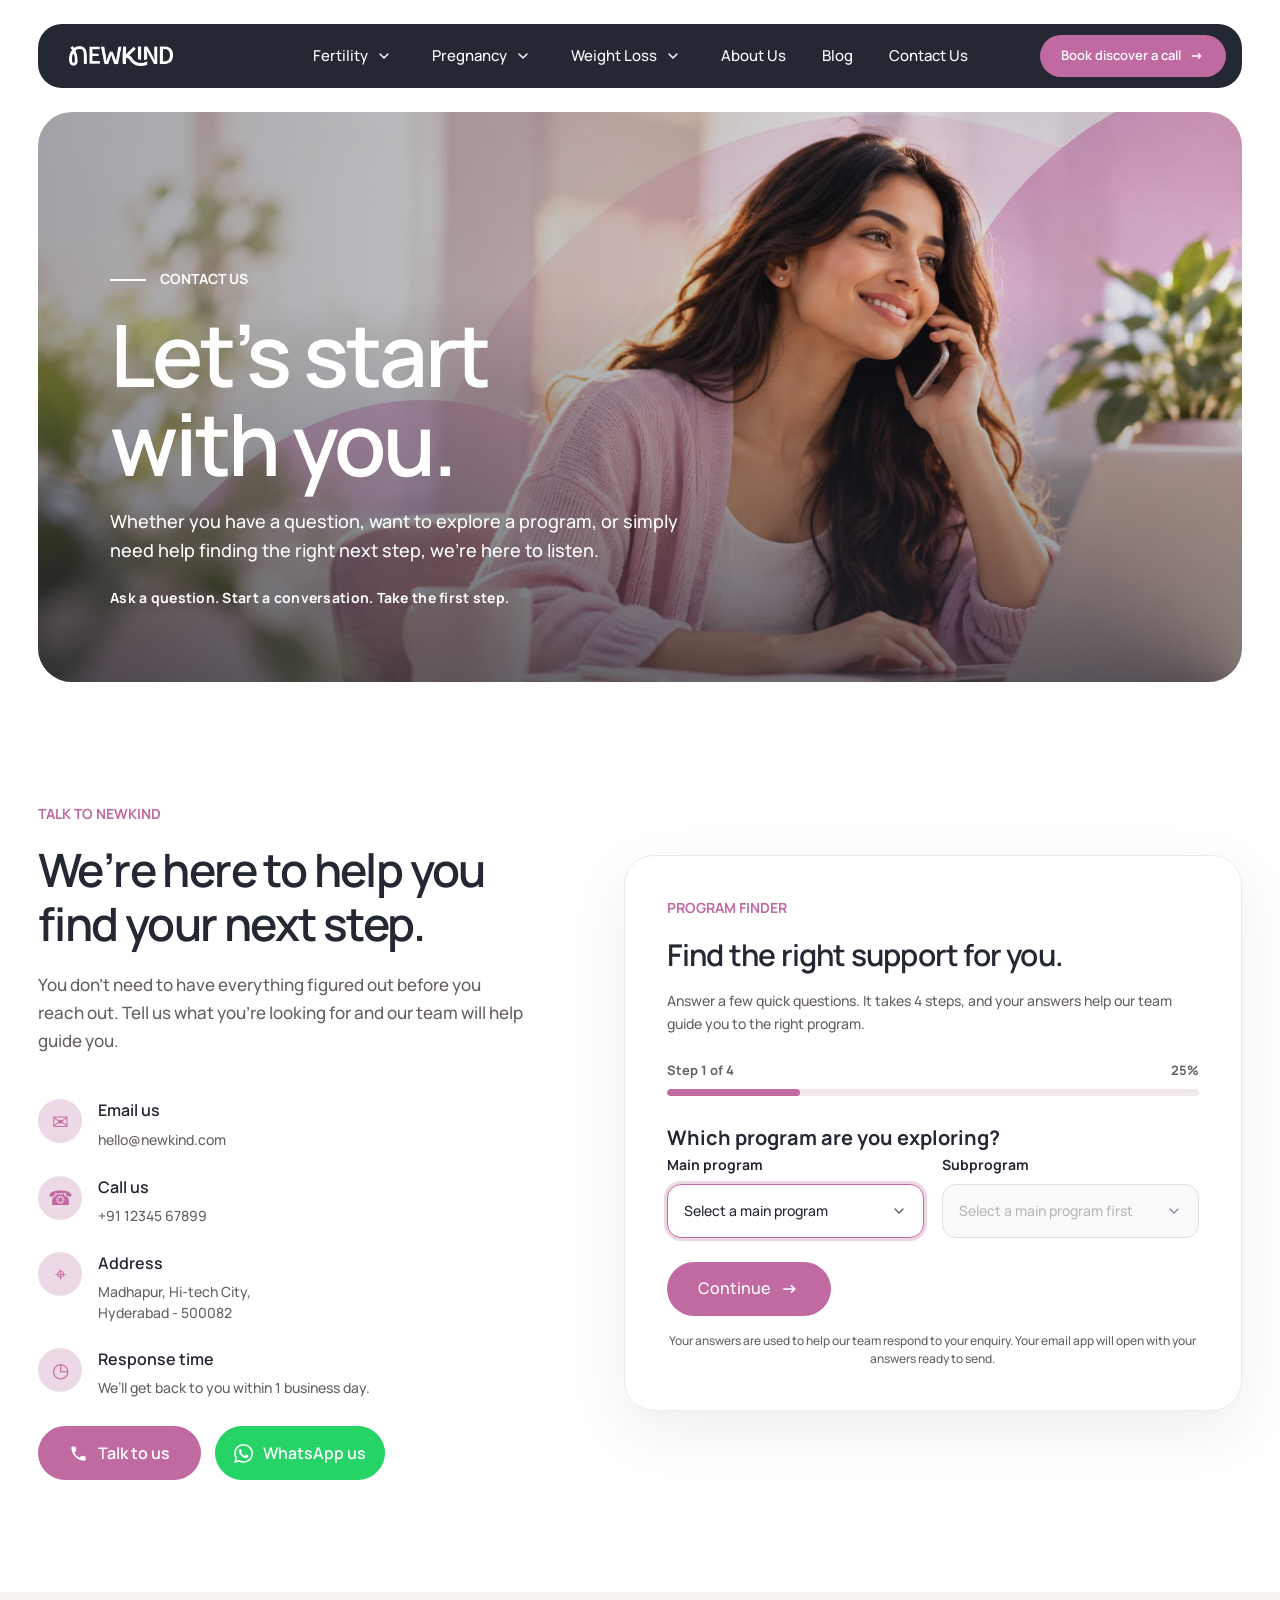
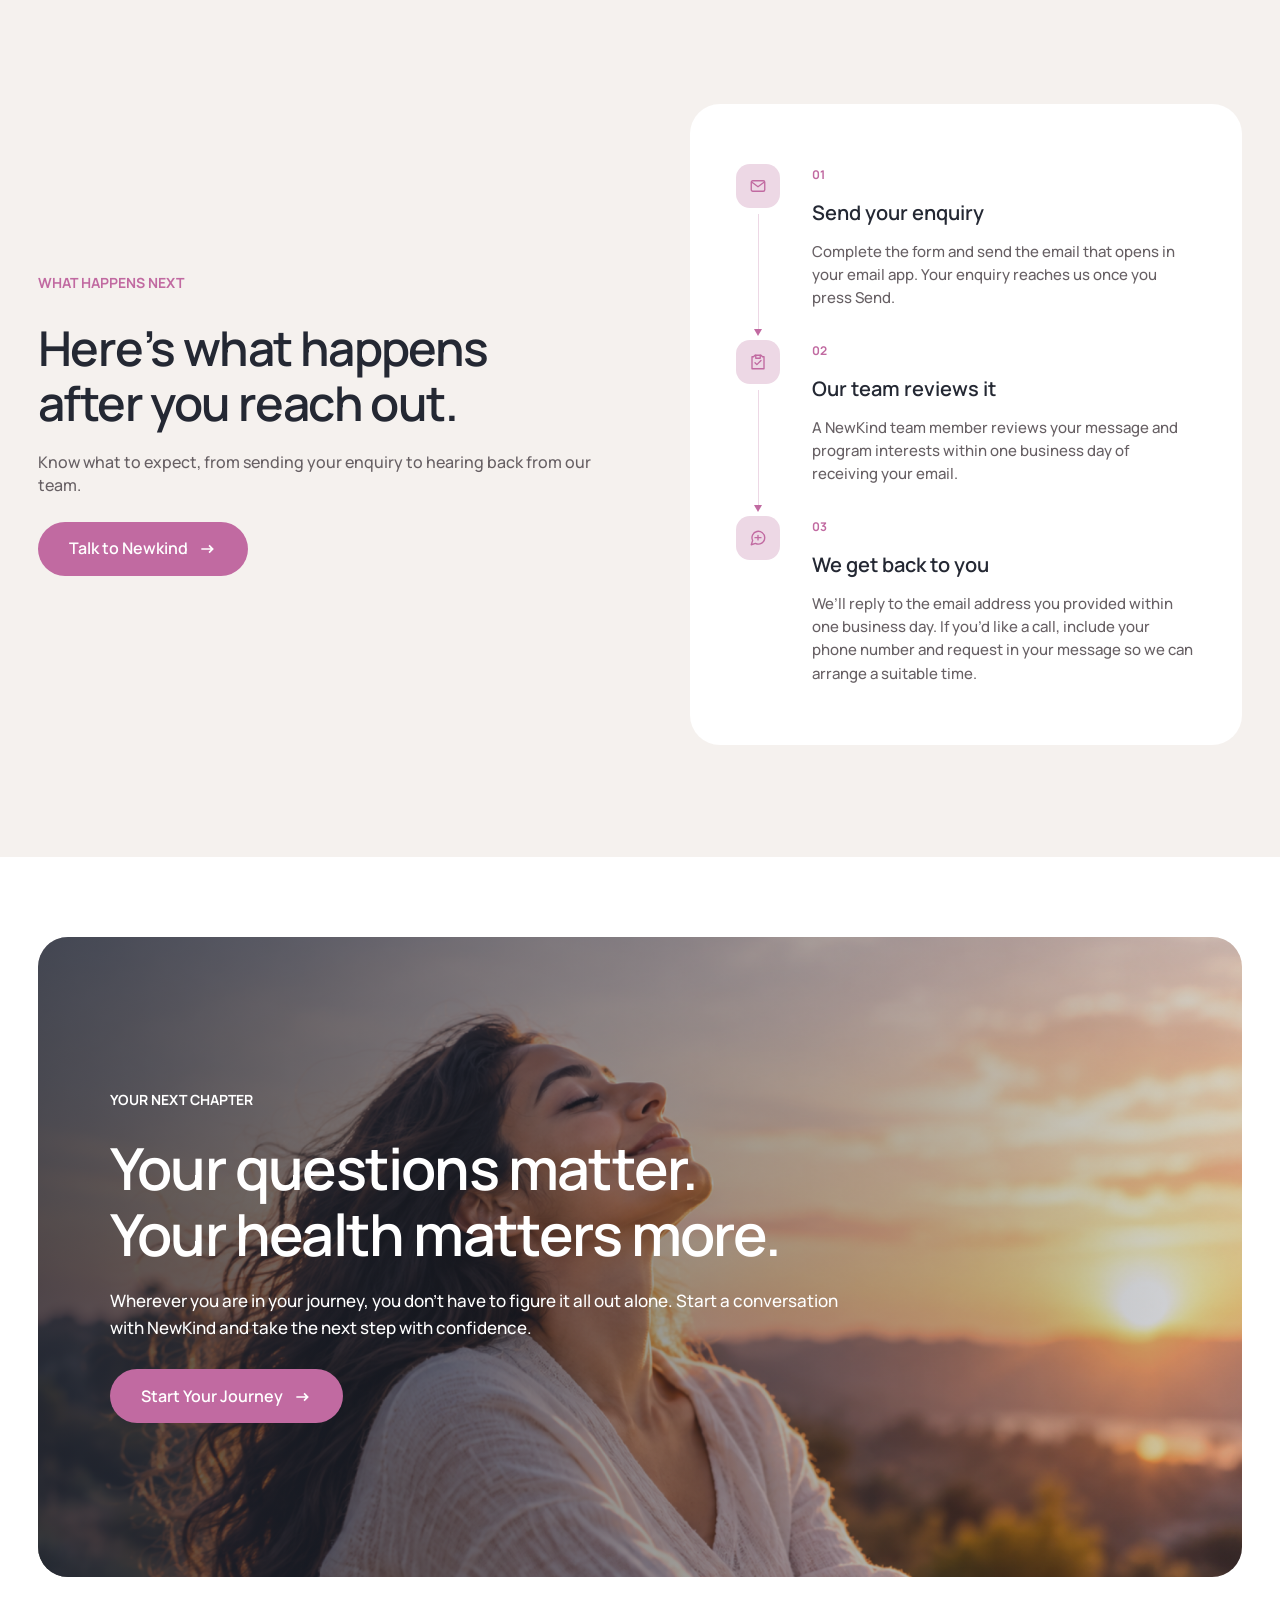
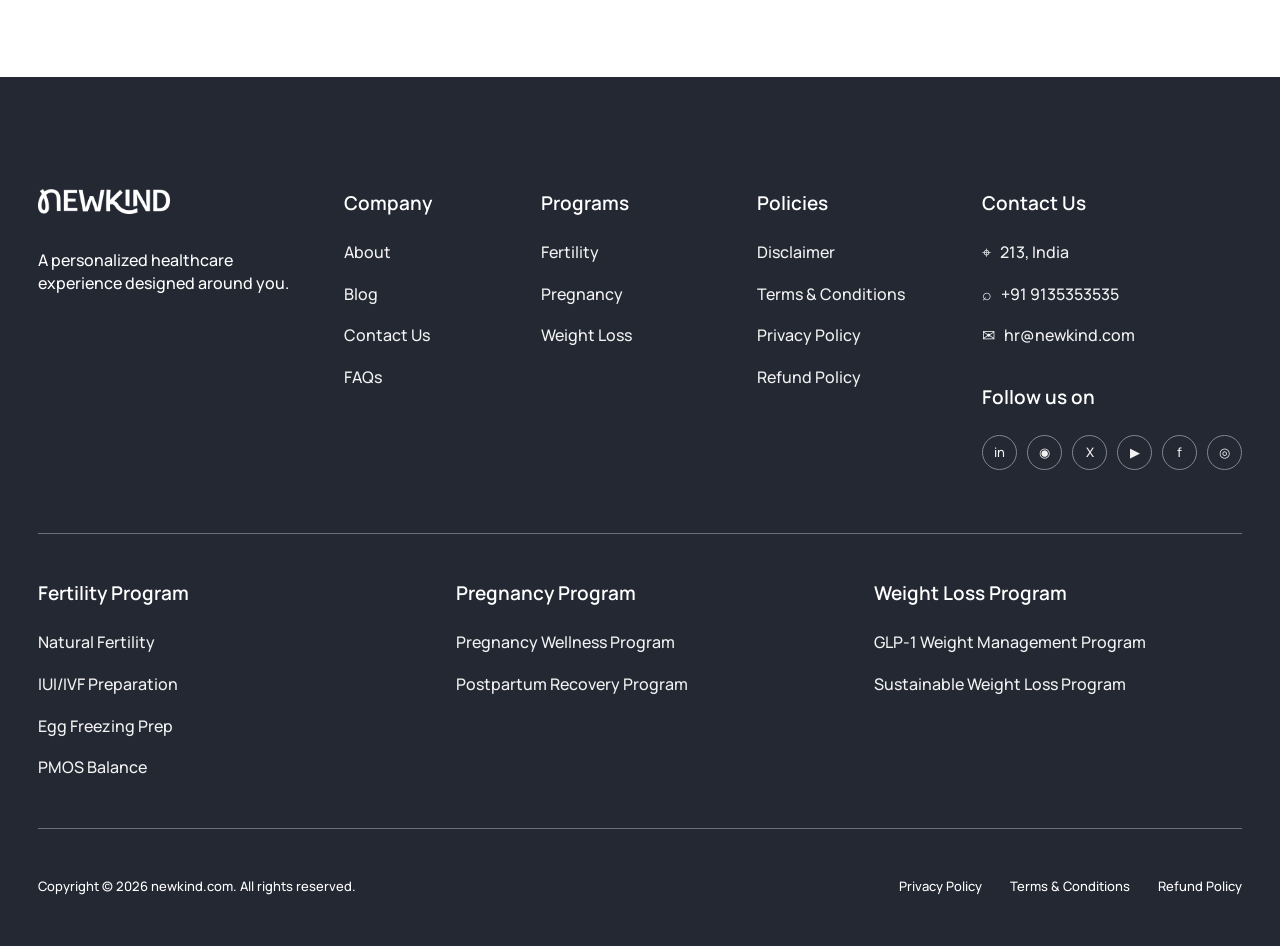
==== commit 3dbf6bb5: "contatc us page" ====
--- a/contact.html
+++ b/contact.html
@@ -26,9 +26,9 @@
         <a class="nav-parent" href="index.html#programs">Weight Loss</a><button class="submenu-toggle" type="button" aria-expanded="false" aria-controls="weight-loss-menu" aria-label="Toggle Weight Loss submenu"><svg class="icon icon-chevron" aria-hidden="true" viewBox="0 0 20 20"><path d="m5 7.5 5 5 5-5"/></svg></button>
         <div class="dropdown" id="weight-loss-menu"><a href="index.html#programs">GLP-1 Weight Management Program</a><a href="index.html#programs">Sustainable Weight Loss Program</a></div>
       </div>
-      <a href="index.html#about">About Us</a><a href="index.html#journal">Blog</a><a href="#contact-form" aria-current="page">Contact Us</a><a class="mobile-call-cta" href="#contact-form">Book a Discover Call <span class="material-arrow" aria-hidden="true"><svg class="material-symbol-arrow-right-alt" viewBox="0 0 24 24" focusable="false"><path d="m14 7-1.41 1.41L15.17 11H4v2h11.17l-2.58 2.59L14 17l5-5Z"/></svg></span></a>
+      <a href="index.html#about">About Us</a><a href="index.html#journal">Blog</a><a href="#contact-form" aria-current="page">Contact Us</a><a class="mobile-call-cta" href="#contact-form">Book discover a call <span class="material-arrow" aria-hidden="true"><svg class="material-symbol-arrow-right-alt" viewBox="0 0 24 24" focusable="false"><path d="m14 7-1.41 1.41L15.17 11H4v2h11.17l-2.58 2.59L14 17l5-5Z"/></svg></span></a>
     </nav>
-    <a class="header-cta" href="#contact-form">Book a Discover Call <span class="material-arrow" aria-hidden="true"><svg class="material-symbol-arrow-right-alt" viewBox="0 0 24 24" focusable="false"><path d="m14 7-1.41 1.41L15.17 11H4v2h11.17l-2.58 2.59L14 17l5-5Z"/></svg></span></a>
+    <a class="header-cta" href="#contact-form">Book discover a call <span class="material-arrow" aria-hidden="true"><svg class="material-symbol-arrow-right-alt" viewBox="0 0 24 24" focusable="false"><path d="m14 7-1.41 1.41L15.17 11H4v2h11.17l-2.58 2.59L14 17l5-5Z"/></svg></span></a>
   </header>
 
   <main>
@@ -116,23 +116,23 @@
       <div class="shell contact-next-grid">
         <div class="contact-next-copy">
           <p class="eyebrow">WHAT HAPPENS NEXT</p>
-          <h2 id="contact-next-title">A simple 3-step reassurance:</h2>
-          <p>We’re here to make it easy for you.</p>
+          <h2 id="contact-next-title">Here’s what happens after you reach out.</h2>
+          <p>Know what to expect, from sending your enquiry to hearing back from our team.</p>
           <a class="btn btn-pink" href="#contact-form">Talk to Newkind <span class="material-arrow" aria-hidden="true"><svg class="material-symbol-arrow-right-alt" viewBox="0 0 24 24" focusable="false"><path d="m14 7-1.41 1.41L15.17 11H4v2h11.17l-2.58 2.59L14 17l5-5Z"/></svg></span></a>
         </div>
         <div class="contact-steps-card">
           <div class="contact-steps">
             <article class="contact-step">
-              <span class="contact-step-icon" aria-hidden="true"><svg viewBox="0 0 24 24"><path d="M20 10c0 5-8 12-8 12S4 15 4 10a8 8 0 1 1 16 0Z"/><circle cx="12" cy="10" r="2.5"/></svg></span>
-              <div><span class="contact-step-number">01</span><h3>Send your message</h3><p>Tell us what you’re looking for and how we can help.</p></div>
+              <span class="contact-step-icon" aria-hidden="true"><svg viewBox="0 0 24 24"><rect x="3" y="5" width="18" height="14" rx="2"/><path d="m4 7 8 6 8-6"/></svg></span>
+              <div><span class="contact-step-number">01</span><h3>Send your enquiry</h3><p>Complete the form and send the email that opens in your email app. Your enquiry reaches us once you press Send.</p></div>
             </article>
             <article class="contact-step">
-              <span class="contact-step-icon" aria-hidden="true"><svg viewBox="0 0 24 24"><path d="M20 10c0 5-8 12-8 12S4 15 4 10a8 8 0 1 1 16 0Z"/><circle cx="12" cy="10" r="2.5"/></svg></span>
-              <div><span class="contact-step-number">02</span><h3>We review</h3><p>Our team understands your needs.</p></div>
+              <span class="contact-step-icon" aria-hidden="true"><svg viewBox="0 0 24 24"><path d="M8 3h8l2 2h2v16H4V5h2l2-2Z"/><path d="M9 3v4h6V3M8 13l2.5 2.5L16 10"/></svg></span>
+              <div><span class="contact-step-number">02</span><h3>Our team reviews it</h3><p>A NewKind team member reviews your message and program interests within one business day of receiving your email.</p></div>
             </article>
             <article class="contact-step">
-              <span class="contact-step-icon" aria-hidden="true"><svg viewBox="0 0 24 24"><path d="M20 10c0 5-8 12-8 12S4 15 4 10a8 8 0 1 1 16 0Z"/><circle cx="12" cy="10" r="2.5"/></svg></span>
-              <div><span class="contact-step-number">03</span><h3>We connect</h3><p>We’ll help you take the right next step.</p></div>
+              <span class="contact-step-icon" aria-hidden="true"><svg viewBox="0 0 24 24"><path d="M21 11.5a8.5 8.5 0 0 1-12.4 7.6L3 21l1.9-5.6A8.5 8.5 0 1 1 21 11.5Z"/><path d="M8 11.5h8M12 8.5v6"/></svg></span>
+              <div><span class="contact-step-number">03</span><h3>We get back to you</h3><p>We’ll reply to the email address you provided within one business day. If you’d like a call, include your phone number and request in your message so we can arrange a suitable time.</p></div>
             </article>
           </div>
         </div>
@@ -140,9 +140,12 @@
     </section>
 
     <section class="contact-cta shell">
-      <a class="contact-cta-link" href="#contact-form" aria-label="Your next chapter. Your questions matter. Your health matters more. Start your journey with Newkind.">
-        <img src="assets/contact-cta.png" alt="">
-      </a>
+      <div class="contact-cta-content">
+        <p class="eyebrow light">YOUR NEXT CHAPTER</p>
+        <h2>Your questions matter.<br>Your health matters more.</h2>
+        <p>Wherever you are in your journey, you don’t have to figure it all out alone. Start a conversation with NewKind and take the next step with confidence.</p>
+        <a class="btn btn-pink" href="#contact-form">Start Your Journey <span class="material-arrow" aria-hidden="true"><svg class="material-symbol-arrow-right-alt" viewBox="0 0 24 24" focusable="false"><path d="m14 7-1.41 1.41L15.17 11H4v2h11.17l-2.58 2.59L14 17l5-5Z"/></svg></span></a>
+      </div>
     </section>
   </main>
 
--- a/contact.css
+++ b/contact.css
@@ -72,23 +72,28 @@
 .contact-next-copy .btn{gap:var(--button-icon-gap)}
 .contact-next-copy .material-arrow{display:inline-grid;width:19px;height:19px;place-items:center}
 .contact-steps-card{padding:60px 46px;border-radius:30px;background:var(--color-white)}
-.contact-steps{display:grid;gap:0}
-.contact-step{position:relative;display:grid;grid-template-columns:46px minmax(0,1fr);align-items:start;gap:30px;min-height:144px}
+.contact-steps{display:grid;gap:16px}
+.contact-step{position:relative;display:grid;grid-template-columns:44px minmax(0,1fr);align-items:start;gap:32px;min-height:160px}
 .contact-step:last-child{min-height:0}
-.contact-step:not(:last-child)::after{position:absolute;top:50px;bottom:10px;left:22px;width:1px;background:var(--color-accent-tint);content:""}
-.contact-step:not(:last-child)::before{position:absolute;z-index:1;bottom:5px;left:18px;border-top:7px solid var(--color-accent);border-right:4px solid transparent;border-left:4px solid transparent;content:""}
-.contact-step-icon{position:relative;z-index:2;display:grid;width:46px;height:46px;place-items:center;border-radius:15px;background:var(--color-accent-tint);color:var(--color-accent)}
-.contact-step-icon svg{width:20px;height:20px;fill:none;stroke:currentColor;stroke-linecap:round;stroke-linejoin:round;stroke-width:1.8}
+.contact-step:not(:last-child)::after{position:absolute;top:50px;bottom:-8px;left:22px;width:1px;background:var(--color-accent-tint);content:""}
+.contact-step:not(:last-child)::before{position:absolute;z-index:1;bottom:-12px;left:18px;border-top:7px solid var(--color-accent);border-right:4px solid transparent;border-left:4px solid transparent;content:""}
+.contact-step-icon{position:relative;z-index:2;display:grid;width:44px;height:44px;place-items:center;border-radius:14px;background:var(--color-accent-tint);color:var(--color-accent)}
+.contact-step-icon svg{width:18px;height:20px;fill:none;stroke:currentColor;stroke-linecap:round;stroke-linejoin:round;stroke-width:1.8}
 .contact-step-number{display:block;margin:2px 0 14px;color:var(--color-accent);font-size:12px;font-weight:700}
 .contact-step h3{margin:0 0 12px;font-size:20px}
 .contact-step p{max-width:390px;margin:0;color:var(--color-secondary-dark);font-size:15px;line-height:1.55}
-.contact-cta{margin-top:80px;margin-bottom:100px;padding:0;overflow:visible}
-.contact-cta-link{display:block;overflow:hidden;border-radius:30px;line-height:0}
-.contact-cta-link img{width:100%;height:auto}
-.contact-cta-link:focus-visible{outline:3px solid var(--color-accent);outline-offset:5px}
+.contact-cta{position:relative;display:flex;min-height:640px;align-items:center;margin-top:80px;margin-bottom:100px;padding:72px;border-radius:30px;overflow:hidden;background:url("assets/contact-cta-background.png") center 48%/cover no-repeat;color:var(--color-white)}
+.contact-cta::before{position:absolute;inset:0;background:linear-gradient(90deg,rgba(35,41,54,.78),rgba(35,41,54,.42) 58%,rgba(35,41,54,.18));content:""}
+.contact-cta-content{position:relative;z-index:1;max-width:790px}
+.contact-cta .eyebrow{margin:0 0 24px;color:var(--color-white)}
+.contact-cta h2{margin:0 0 20px;font-size:clamp(40px,5vw,58px);line-height:1.14;letter-spacing:-1.8px}
+.contact-cta-content>p:not(.eyebrow){max-width:760px;margin:0 0 28px;color:#fff;font-size:17px;line-height:1.6}
+.contact-cta .btn{gap:var(--button-icon-gap)}
+.contact-cta .material-arrow{display:inline-grid;width:19px;height:19px;place-items:center}
+.contact-cta .btn:focus-visible{outline:3px solid #fff;outline-offset:4px}
 @media(max-width:1024px){.contact-layout{gap:44px}.contact-form-card{padding:32px}.contact-hero{min-height:520px;padding:56px}.contact-next-grid{gap:40px}.contact-steps-card{padding:48px 36px}}
 @media(max-width:900px){.contact-layout{grid-template-columns:1fr;gap:44px}.contact-intro{padding-top:0}.contact-details{max-width:680px}.contact-next-grid{grid-template-columns:1fr;gap:38px}.contact-next-copy h2{max-width:600px}.contact-steps-card{width:100%}}
-@media(max-width:760px){.contact-page .site-header,.contact-page .contact-hero{width:calc(100% - 32px)}.contact-hero{min-height:530px;margin-top:100px;padding:36px 28px;border-radius:26px;background-position:58% center}.contact-hero h1{font-size:56px;letter-spacing:-2px}.contact-hero-content>p:not(.eyebrow){font-size:16px}.contact-section{padding:76px 0}.contact-intro h2{font-size:36px}.contact-details{gap:20px;margin-top:32px}.contact-form-card{padding:30px 24px;border-radius:24px}.contact-form-card h2{font-size:26px}.contact-next-grid{gap:32px}.contact-steps-card{padding:38px 28px;border-radius:24px}.contact-step{gap:20px;min-height:140px}.contact-step h3{font-size:19px}.contact-cta{margin-top:0;margin-bottom:72px}}
-@media(max-width:480px){.contact-hero{min-height:500px;padding:30px 24px}.contact-hero h1{font-size:48px}.contact-details{grid-template-columns:1fr}.contact-form{grid-template-columns:1fr;gap:18px}.quiz-step{grid-template-columns:1fr;gap:16px}.quiz-step legend,.quiz-question-hint,.quiz-choice-list{grid-column:auto}.quiz-choice-list{grid-template-columns:1fr}.quiz-navigation{gap:10px}.quiz-navigation .btn{padding-inline:20px}.contact-field-full{grid-column:auto}.contact-form-actions{grid-column:auto}.contact-form-card{padding:28px 20px}}
+@media(max-width:760px){.contact-page .site-header,.contact-page .contact-hero{width:calc(100% - 32px)}.contact-hero{min-height:530px;margin-top:100px;padding:36px 28px;border-radius:26px;background-position:58% center}.contact-hero h1{font-size:56px;letter-spacing:-2px}.contact-hero-content>p:not(.eyebrow){font-size:16px}.contact-section{padding:76px 0}.contact-intro h2{font-size:36px}.contact-details{gap:20px;margin-top:32px}.contact-form-card{padding:30px 24px;border-radius:24px}.contact-form-card h2{font-size:26px}.contact-next-grid{gap:32px}.contact-steps-card{padding:38px 28px;border-radius:24px}.contact-step{gap:20px;min-height:140px}.contact-step h3{font-size:19px}.contact-cta{min-height:540px;margin-top:0;margin-bottom:72px;padding:54px 36px;background-position:60% center}.contact-cta h2{font-size:42px}}
+@media(max-width:480px){.contact-hero{min-height:500px;padding:30px 24px}.contact-hero h1{font-size:48px}.contact-details{grid-template-columns:1fr}.contact-form{grid-template-columns:1fr;gap:18px}.quiz-step{grid-template-columns:1fr;gap:16px}.quiz-step legend,.quiz-question-hint,.quiz-choice-list{grid-column:auto}.quiz-choice-list{grid-template-columns:1fr}.quiz-navigation{gap:10px}.quiz-navigation .btn{padding-inline:20px}.contact-field-full{grid-column:auto}.contact-form-actions{grid-column:auto}.contact-form-card{padding:28px 20px}.contact-cta{min-height:500px;padding:42px 26px}.contact-cta h2{font-size:36px}.contact-cta-content>p:not(.eyebrow){font-size:16px}}
 @media(prefers-reduced-motion:reduce){.contact-action,.contact-form-actions .material-arrow{transition:none}}
 @media(min-width:1441px){.contact-page .site-header,.contact-page .contact-hero{width:min(83.333vw,1600px);max-width:none}}
